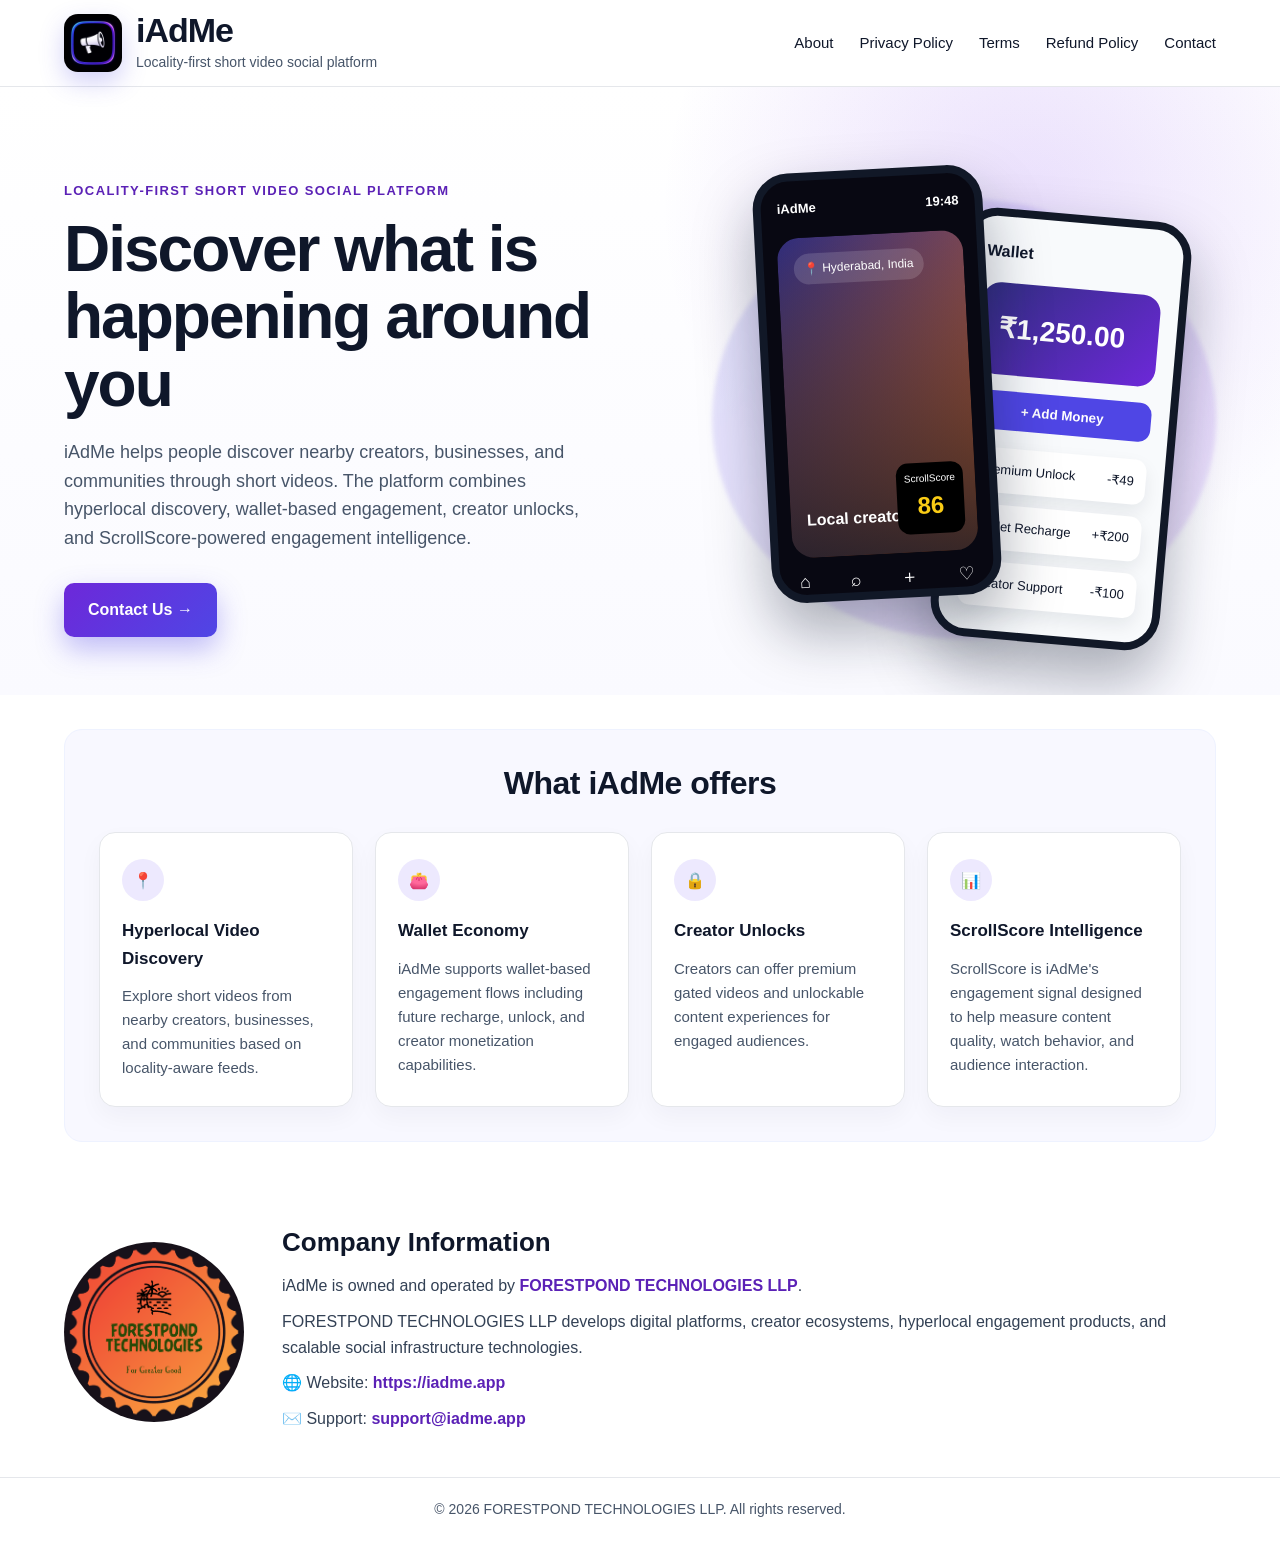
==== index.html @ f34e7fcd "Initial iAdMe website setup" ====
<!DOCTYPE html>
<html lang="en">
<head>
  <meta charset="UTF-8" />
  <meta name="viewport" content="width=device-width, initial-scale=1.0" />

  <title>iAdMe | Locality-first Short Video Social Platform</title>
  <meta
    name="description"
    content="iAdMe is a locality-first short video social platform combining hyperlocal discovery, wallet-based engagement, creator unlocks, and ScrollScore engagement intelligence."
  />

  <link rel="stylesheet" href="styles.css" />
</head>

<body>

  <header class="site-header">
    <div class="container header-container">

      <a class="brand" href="index.html">
        <img src="assets/iadme-logo.png" alt="iAdMe Logo" class="brand-logo" />

        <div>
          <h1>iAdMe</h1>
          <p>Locality-first short video social platform</p>
        </div>
      </a>

      <nav class="nav">
        <a href="about.html">About</a>
        <a href="privacy-policy.html">Privacy Policy</a>
        <a href="terms-and-conditions.html">Terms</a>
        <a href="refund-and-cancellation-policy.html">Refund Policy</a>
        <a href="contact-us.html">Contact</a>
      </nav>

    </div>
  </header>

  <main>

    <section class="hero">
      <div class="container hero-grid">

        <div class="hero-content">
          <p class="eyebrow">Locality-first short video social platform</p>

          <h2>Discover what is happening around you</h2>

          <p class="hero-text">
            iAdMe helps people discover nearby creators, businesses, and
            communities through short videos. The platform combines hyperlocal
            discovery, wallet-based engagement, creator unlocks, and
            ScrollScore-powered engagement intelligence.
          </p>

          <a class="button" href="contact-us.html">Contact Us →</a>
        </div>

        <div class="hero-visual">
          <div class="phone-card phone-card-one">
            <div class="phone-top">
              <span>iAdMe</span>
              <span>19:48</span>
            </div>

            <div class="video-preview">
              <div class="location-pill">📍 Hyderabad, India</div>
              <div class="video-title">Local creator video</div>
              <div class="score">ScrollScore<br><strong>86</strong></div>
            </div>

            <div class="phone-nav">
              <span>⌂</span>
              <span>⌕</span>
              <span>＋</span>
              <span>♡</span>
            </div>
          </div>

          <div class="phone-card phone-card-two">
            <div class="wallet-title">Wallet</div>
            <div class="wallet-balance">₹1,250.00</div>
            <button>+ Add Money</button>

            <div class="wallet-list">
              <p>Premium Unlock <span>-₹49</span></p>
              <p>Wallet Recharge <span>+₹200</span></p>
              <p>Creator Support <span>-₹100</span></p>
            </div>
          </div>
        </div>

      </div>
    </section>

    <section class="features">
      <div class="container">
        <h3>What iAdMe offers</h3>

        <div class="feature-grid">
          <div class="card">
            <div class="icon">📍</div>
            <h4>Hyperlocal Video Discovery</h4>
            <p>
              Explore short videos from nearby creators, businesses, and
              communities based on locality-aware feeds.
            </p>
          </div>

          <div class="card">
            <div class="icon">👛</div>
            <h4>Wallet Economy</h4>
            <p>
              iAdMe supports wallet-based engagement flows including future
              recharge, unlock, and creator monetization capabilities.
            </p>
          </div>

          <div class="card">
            <div class="icon">🔒</div>
            <h4>Creator Unlocks</h4>
            <p>
              Creators can offer premium gated videos and unlockable content
              experiences for engaged audiences.
            </p>
          </div>

          <div class="card">
            <div class="icon">📊</div>
            <h4>ScrollScore Intelligence</h4>
            <p>
              ScrollScore is iAdMe's engagement signal designed to help measure
              content quality, watch behavior, and audience interaction.
            </p>
          </div>
        </div>
      </div>
    </section>

    <section class="company">
      <div class="container company-grid">

        <img
          src="assets/forestpond-logo.png"
          alt="Forestpond Technologies Logo"
          class="company-logo"
        />

        <div>
          <h3>Company Information</h3>

          <p>
            iAdMe is owned and operated by
            <strong>FORESTPOND TECHNOLOGIES LLP</strong>.
          </p>

          <p>
            FORESTPOND TECHNOLOGIES LLP develops digital platforms, creator
            ecosystems, hyperlocal engagement products, and scalable social
            infrastructure technologies.
          </p>

          <p>
            🌐 Website:
            <a href="https://iadme.app">https://iadme.app</a>
          </p>

          <p>
            ✉️ Support:
            <a href="mailto:support@iadme.app">support@iadme.app</a>
          </p>
        </div>

      </div>
    </section>

  </main>

  <footer>
    <div class="container">
      © 2026 FORESTPOND TECHNOLOGIES LLP. All rights reserved.
    </div>
  </footer>

</body>
</html>
---- styles.css ----
* {
  margin: 0;
  padding: 0;
  box-sizing: border-box;
}

html {
  scroll-behavior: smooth;
}

body {
  font-family: Inter, Arial, sans-serif;
  background: #ffffff;
  color: #0f172a;
  line-height: 1.6;
}

a {
  color: inherit;
  text-decoration: none;
}

.container {
  width: min(90%, 1180px);
  margin: 0 auto;
}

.site-header {
  background: rgba(255, 255, 255, 0.96);
  border-bottom: 1px solid #e5e7eb;
  position: sticky;
  top: 0;
  z-index: 50;
  backdrop-filter: blur(12px);
}

.header-container {
  min-height: 86px;
  display: flex;
  align-items: center;
  justify-content: space-between;
  gap: 32px;
}

.brand {
  display: flex;
  align-items: center;
  gap: 14px;
}

.brand-logo {
  width: 58px;
  height: 58px;
  object-fit: cover;
  border-radius: 14px;
  box-shadow: 0 10px 25px rgba(79, 70, 229, 0.25);
}

.brand h1 {
  font-size: 34px;
  line-height: 1;
  letter-spacing: -1px;
}

.brand p {
  font-size: 14px;
  color: #475569;
  margin-top: 4px;
}

.nav {
  display: flex;
  align-items: center;
  gap: 26px;
  font-size: 15px;
  font-weight: 500;
}

.nav a {
  color: #0f172a;
}

.nav a:hover {
  color: #5b21b6;
}

.hero {
  position: relative;
  overflow: hidden;
  padding: 72px 0 36px;
  background:
    radial-gradient(circle at 80% 20%, rgba(124, 58, 237, 0.16), transparent 32%),
    linear-gradient(180deg, #ffffff 0%, #fafaff 100%);
}

.hero-grid {
  display: grid;
  grid-template-columns: 1fr 1fr;
  gap: 64px;
  align-items: center;
}

.eyebrow {
  text-transform: uppercase;
  letter-spacing: 1.4px;
  font-size: 13px;
  font-weight: 800;
  color: #5b21b6;
  margin-bottom: 14px;
}

.hero h2 {
  max-width: 560px;
  font-size: clamp(42px, 5vw, 64px);
  line-height: 1.05;
  letter-spacing: -2px;
  margin-bottom: 20px;
}

.hero-text {
  max-width: 590px;
  font-size: 18px;
  color: #475569;
  margin-bottom: 30px;
}

.button {
  display: inline-flex;
  align-items: center;
  justify-content: center;
  padding: 14px 24px;
  border-radius: 10px;
  background: linear-gradient(135deg, #6d28d9, #4f46e5);
  color: #ffffff;
  font-weight: 700;
  box-shadow: 0 12px 28px rgba(79, 70, 229, 0.35);
}

.hero-visual {
  position: relative;
  height: 500px;
}

.hero-visual::before {
  content: "";
  position: absolute;
  inset: 40px 0 20px 40px;
  background: linear-gradient(135deg, rgba(99, 102, 241, 0.16), rgba(168, 85, 247, 0.16));
  border-radius: 50%;
  filter: blur(2px);
}

.phone-card {
  position: absolute;
  width: 230px;
  height: 430px;
  background: #080812;
  border: 8px solid #111827;
  border-radius: 36px;
  box-shadow: 0 30px 60px rgba(15, 23, 42, 0.35);
  overflow: hidden;
}

.phone-card-one {
  left: 90px;
  top: 10px;
  transform: rotate(-3deg);
  z-index: 2;
}

.phone-card-two {
  right: 40px;
  top: 55px;
  transform: rotate(5deg);
  background: #f8fafc;
  color: #0f172a;
  padding: 22px 18px;
  z-index: 1;
}

.phone-top {
  display: flex;
  justify-content: space-between;
  padding: 18px 16px 8px;
  color: white;
  font-size: 13px;
  font-weight: 700;
}

.video-preview {
  margin: 10px 14px;
  height: 320px;
  border-radius: 22px;
  background:
    linear-gradient(180deg, rgba(15, 23, 42, 0.05), rgba(15, 23, 42, 0.82)),
    linear-gradient(135deg, #312e81, #f97316);
  position: relative;
  padding: 16px;
  color: white;
}

.location-pill {
  font-size: 12px;
  background: rgba(255, 255, 255, 0.14);
  display: inline-block;
  padding: 6px 10px;
  border-radius: 999px;
}

.video-title {
  position: absolute;
  bottom: 24px;
  left: 16px;
  font-weight: 700;
}

.score {
  position: absolute;
  right: 12px;
  bottom: 18px;
  text-align: center;
  background: black;
  border-radius: 12px;
  padding: 8px;
  font-size: 10px;
}

.score strong {
  font-size: 24px;
  color: #facc15;
}

.phone-nav {
  color: white;
  display: flex;
  justify-content: space-around;
  font-size: 18px;
}

.wallet-title {
  font-weight: 800;
  margin-bottom: 18px;
}

.wallet-balance {
  background: linear-gradient(135deg, #312e81, #6d28d9);
  color: white;
  border-radius: 18px;
  padding: 24px 18px;
  font-size: 28px;
  font-weight: 800;
  margin-bottom: 16px;
}

.phone-card-two button {
  width: 100%;
  border: 0;
  padding: 12px;
  border-radius: 12px;
  background: #4f46e5;
  color: white;
  font-weight: 700;
  margin-bottom: 18px;
}

.wallet-list {
  display: grid;
  gap: 12px;
}

.wallet-list p {
  display: flex;
  justify-content: space-between;
  background: white;
  border-radius: 12px;
  padding: 12px;
  font-size: 13px;
  box-shadow: 0 8px 18px rgba(15, 23, 42, 0.08);
}

.features {
  padding: 34px 0 70px;
}

.features .container {
  background: #f8f8ff;
  border-radius: 18px;
  padding: 34px;
  border: 1px solid #eef2ff;
}

.features h3 {
  text-align: center;
  font-size: 32px;
  line-height: 1.2;
  margin-bottom: 30px;
  letter-spacing: -0.5px;
}

.feature-grid {
  display: grid;
  grid-template-columns: repeat(4, 1fr);
  gap: 22px;
}

.card {
  background: #ffffff;
  border: 1px solid #e5e7eb;
  border-radius: 16px;
  padding: 26px 22px;
  min-height: 200px;
  box-shadow: 0 10px 24px rgba(15, 23, 42, 0.04);
}

.icon {
  width: 42px;
  height: 42px;
  background: #ede9fe;
  color: #5b21b6;
  border-radius: 50%;
  display: grid;
  place-items: center;
  margin-bottom: 16px;
}

.card h4 {
  font-size: 17px;
  margin-bottom: 12px;
}

.card p {
  font-size: 15px;
  color: #475569;
}

.company {
  padding: 10px 0 36px;
}

.company-grid {
  display: grid;
  grid-template-columns: 180px 1fr;
  gap: 38px;
  align-items: center;
}

.company-logo {
  width: 180px;
  height: 180px;
  object-fit: cover;
  border-radius: 50%;
}

.company h3 {
  font-size: 26px;
  margin-bottom: 10px;
}

.company p {
  margin-bottom: 10px;
  color: #334155;
}

.company strong,
.company a {
  color: #5b21b6;
  font-weight: 800;
}

footer {
  border-top: 1px solid #e5e7eb;
  padding: 20px 0;
  text-align: center;
  color: #475569;
  font-size: 14px;
}

@media (max-width: 980px) {
  .header-container {
    flex-direction: column;
    padding: 18px 0;
  }

  .nav {
    flex-wrap: wrap;
    justify-content: center;
    gap: 14px;
  }

  .hero-grid {
    grid-template-columns: 1fr;
  }

  .hero-visual {
    display: none;
  }

  .feature-grid {
    grid-template-columns: 1fr 1fr;
  }

  .company-grid {
    grid-template-columns: 1fr;
    text-align: center;
  }

  .company-logo {
    margin: 0 auto;
  }
}

@media (max-width: 640px) {
  .brand h1 {
    font-size: 28px;
  }

  .brand-logo {
    width: 52px;
    height: 52px;
  }

  .hero {
    padding-top: 48px;
  }

  .hero h2 {
    font-size: 40px;
  }

  .feature-grid {
    grid-template-columns: 1fr;
  }

  .features .container {
    padding: 24px;
  }
}


.page {
  padding: 60px 0;
  background: #f8fafc;
}

.page-card {
  background: white;
  border: 1px solid #e5e7eb;
  border-radius: 18px;
  padding: 42px;
  box-shadow: 0 12px 28px rgba(15, 23, 42, 0.04);
}

.page-card h2 {
  font-size: 38px;
  margin-bottom: 20px;
}

.page-card h3 {
  font-size: 24px;
  margin-top: 30px;
  margin-bottom: 10px;
}

.page-card p {
  margin-bottom: 14px;
  color: #334155;
}

.page-card a,
.page-card strong {
  color: #5b21b6;
  font-weight: 800;
}

.contact-grid {
  margin-top: 30px;
  display: grid;
  grid-template-columns: 1fr 1fr;
  gap: 24px;
}

.contact-box {
  background: #f8fafc;
  border: 1px solid #e5e7eb;
  border-radius: 16px;
  padding: 24px;
}

.contact-box h3 {
  margin-bottom: 16px;
}

.contact-box p {
  margin-bottom: 18px;
}

@media (max-width: 768px) {
  .contact-grid {
    grid-template-columns: 1fr;
  }
}
.policy-list {
  margin: 16px 0 24px 22px;
  color: #334155;
}

.policy-list li {
  margin-bottom: 10px;
}
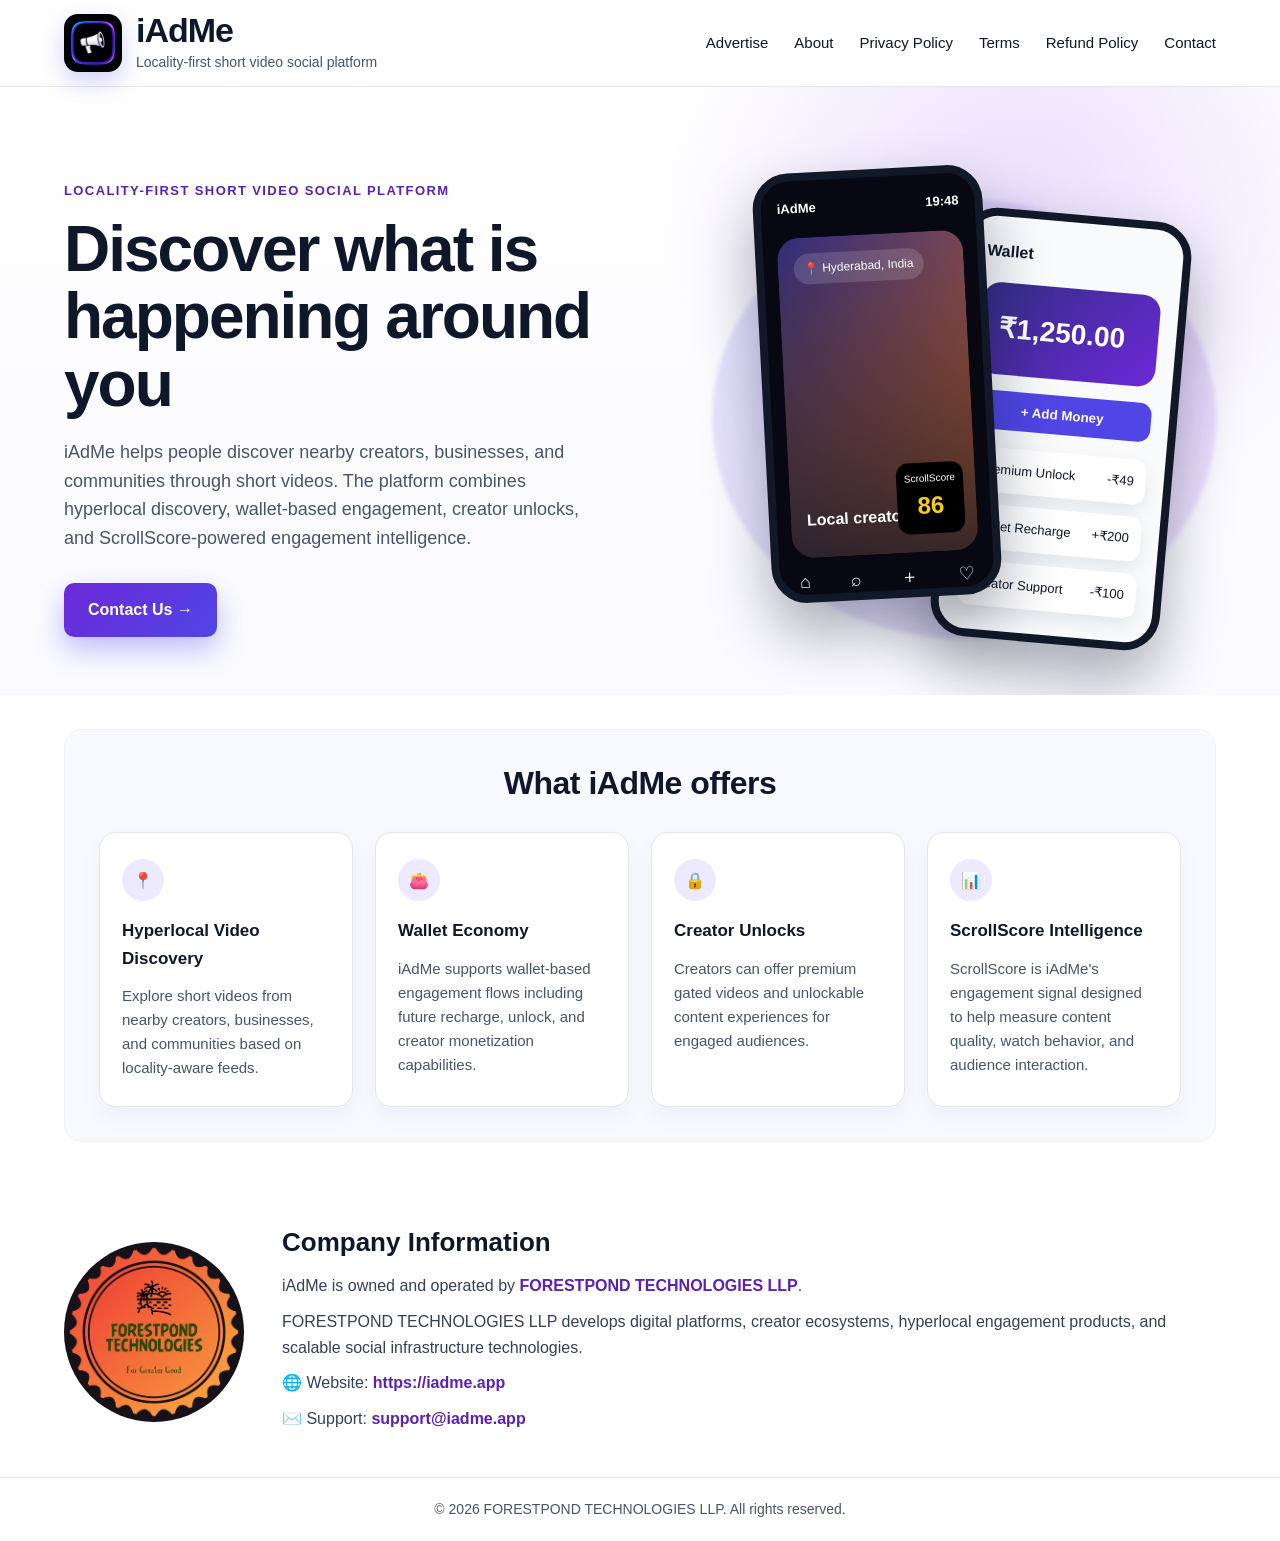
==== commit 869bd5bf: "Add staging advertiser portal and ads admin console" ====
--- a/index.html
+++ b/index.html
@@ -5,6 +5,11 @@
   <meta name="viewport" content="width=device-width, initial-scale=1.0" />
 
   <title>iAdMe | Locality-first Short Video Social Platform</title>
+<link rel="icon" href="/favicon.ico" />
+
+<link rel="shortcut icon" href="/favicon.ico" />
+
+<link rel="apple-touch-icon" href="/favicon.png" />
   <meta
     name="description"
     content="iAdMe is a locality-first short video social platform combining hyperlocal discovery, wallet-based engagement, creator unlocks, and ScrollScore engagement intelligence."
@@ -28,6 +33,7 @@
       </a>
 
       <nav class="nav">
+        <a href="advertise.html">Advertise</a>
         <a href="about.html">About</a>
         <a href="privacy-policy.html">Privacy Policy</a>
         <a href="terms-and-conditions.html">Terms</a>
@@ -185,4 +191,4 @@
   </footer>
 
 </body>
-</html>+</html>
--- a/styles.css
+++ b/styles.css
@@ -506,4 +506,700 @@
 
 .policy-list li {
   margin-bottom: 10px;
-}+}
+
+
+.share-page {
+  min-height: 100vh;
+  display: grid;
+  place-items: center;
+  padding: 34px 16px;
+  background:
+    radial-gradient(circle at 80% 10%, rgba(249, 115, 22, 0.18), transparent 34%),
+    radial-gradient(circle at 12% 20%, rgba(109, 40, 217, 0.18), transparent 32%),
+    linear-gradient(180deg, #070713 0%, #111827 100%);
+}
+
+.share-card {
+  width: min(100%, 430px);
+  overflow: hidden;
+  border-radius: 30px;
+  background: rgba(255, 255, 255, 0.96);
+  border: 1px solid rgba(255, 255, 255, 0.34);
+  box-shadow: 0 34px 80px rgba(0, 0, 0, 0.42);
+}
+
+.share-card-error {
+  padding: 34px 28px;
+  text-align: center;
+}
+
+.share-brand-row {
+  display: flex;
+  align-items: center;
+  gap: 12px;
+  padding: 18px 18px 14px;
+}
+
+.share-logo {
+  width: 46px;
+  height: 46px;
+  object-fit: cover;
+  border-radius: 13px;
+  box-shadow: 0 10px 24px rgba(79, 70, 229, 0.26);
+}
+
+.share-brand-title {
+  font-size: 22px;
+  line-height: 1;
+  font-weight: 900;
+  letter-spacing: -0.7px;
+  color: #0f172a;
+}
+
+.share-brand-subtitle {
+  margin-top: 4px;
+  color: #64748b;
+  font-size: 12px;
+  font-weight: 700;
+}
+
+.share-thumbnail-wrap {
+  position: relative;
+  margin: 0 18px;
+  overflow: hidden;
+  border-radius: 24px;
+  background: linear-gradient(135deg, #111827, #312e81, #f97316);
+  aspect-ratio: 9 / 14;
+  max-height: 560px;
+}
+
+.share-thumbnail {
+  width: 100%;
+  height: 100%;
+  display: block;
+  object-fit: cover;
+}
+
+.share-thumbnail-wrap::after {
+  content: "";
+  position: absolute;
+  inset: 0;
+  background: linear-gradient(180deg, transparent 42%, rgba(0, 0, 0, 0.58) 100%);
+  pointer-events: none;
+}
+
+.share-play-badge {
+  position: absolute;
+  left: 50%;
+  top: 50%;
+  z-index: 2;
+  transform: translate(-50%, -50%);
+  width: 62px;
+  height: 62px;
+  display: grid;
+  place-items: center;
+  border-radius: 50%;
+  background: rgba(255, 255, 255, 0.92);
+  color: #111827;
+  font-size: 25px;
+  box-shadow: 0 14px 34px rgba(0, 0, 0, 0.28);
+}
+
+.share-content {
+  padding: 18px 20px 22px;
+}
+
+.share-content .eyebrow {
+  margin-bottom: 8px;
+  color: #f97316;
+  font-size: 11px;
+  letter-spacing: 1.1px;
+}
+
+.share-content h1,
+.share-card-error h1 {
+  font-size: 28px;
+  line-height: 1.05;
+  letter-spacing: -1px;
+  margin-bottom: 10px;
+  color: #0f172a;
+}
+
+.share-description {
+  color: #475569;
+  font-size: 14px;
+  margin-bottom: 12px;
+}
+
+.share-creator {
+  color: #334155;
+  font-size: 14px;
+  margin-bottom: 14px;
+}
+
+.share-creator strong {
+  color: #5b21b6;
+  font-weight: 900;
+}
+
+.share-stats {
+  display: flex;
+  flex-wrap: wrap;
+  gap: 8px;
+  margin: 14px 0 18px;
+}
+
+.share-stats span {
+  padding: 7px 10px;
+  border-radius: 999px;
+  background: #f1f5f9;
+  color: #334155;
+  font-size: 12px;
+  font-weight: 800;
+}
+
+.share-open-button {
+  width: 100%;
+  min-height: 48px;
+  border-radius: 16px;
+  background: linear-gradient(135deg, #f97316, #6d28d9);
+  box-shadow: 0 16px 30px rgba(249, 115, 22, 0.28);
+}
+
+.share-help-text {
+  margin-top: 12px;
+  color: #64748b;
+  font-size: 12px;
+  text-align: center;
+}
+
+.share-card-error p {
+  color: #475569;
+  margin: 12px 0 20px;
+}
+
+@media (max-width: 480px) {
+  .share-page {
+    padding: 18px 12px;
+    align-items: start;
+  }
+
+  .share-card {
+    border-radius: 24px;
+  }
+
+  .share-thumbnail-wrap {
+    position: relative;
+    display: block;
+  }
+
+  .share-content {
+    padding: 16px 16px 20px;
+  }
+
+  .share-content h1,
+  .share-card-error h1 {
+    font-size: 24px;
+  }
+}
+
+.hidden {
+  display: none !important;
+}
+
+.advertiser-page {
+  background: #f5f2ec;
+  color: #121212;
+}
+
+.advertiser-header {
+  background: rgba(250, 248, 244, 0.94);
+  border-bottom-color: rgba(18, 18, 18, 0.08);
+}
+
+.ads-hero {
+  min-height: 670px;
+  display: flex;
+  align-items: center;
+  background: linear-gradient(135deg, #071821, #15211f 58%, #3f2f1e);
+  color: #fffaf2;
+  overflow: hidden;
+}
+
+.ads-hero-grid {
+  display: grid;
+  grid-template-columns: minmax(0, 1.05fr) minmax(360px, 0.75fr);
+  gap: 56px;
+  align-items: center;
+}
+
+.ads-hero-copy h2 {
+  max-width: 720px;
+  font-size: clamp(48px, 7vw, 82px);
+  line-height: 0.98;
+  letter-spacing: 0;
+  margin-bottom: 24px;
+}
+
+.ads-hero-copy p:not(.eyebrow) {
+  max-width: 640px;
+  color: rgba(255, 250, 242, 0.78);
+  font-size: 19px;
+}
+
+.ads-hero-actions {
+  display: flex;
+  flex-wrap: wrap;
+  gap: 14px;
+  margin-top: 32px;
+}
+
+.ads-secondary-button {
+  background: rgba(255, 255, 255, 0.12);
+  color: inherit;
+  border: 1px solid rgba(255, 255, 255, 0.22);
+  box-shadow: none;
+}
+
+.ads-hero-panel {
+  display: flex;
+  justify-content: center;
+}
+
+.ads-phone-preview {
+  width: min(100%, 390px);
+  min-height: 560px;
+  border: 1px solid rgba(255, 255, 255, 0.18);
+  border-radius: 30px;
+  padding: 20px;
+  background: rgba(255, 255, 255, 0.1);
+  box-shadow: 0 28px 80px rgba(0, 0, 0, 0.38);
+  backdrop-filter: blur(18px);
+}
+
+.ads-phone-top,
+.ads-metrics-strip {
+  display: flex;
+  justify-content: space-between;
+  gap: 10px;
+  font-size: 13px;
+  color: rgba(255, 250, 242, 0.8);
+}
+
+.ads-video-stage {
+  min-height: 405px;
+  margin: 18px 0;
+  border-radius: 24px;
+  padding: 24px;
+  display: flex;
+  flex-direction: column;
+  justify-content: flex-end;
+  background:
+    linear-gradient(180deg, rgba(8, 13, 18, 0.08), rgba(8, 13, 18, 0.88)),
+    linear-gradient(135deg, #0f766e, #be8b3b 55%, #3f2f1e);
+}
+
+.ads-video-stage strong {
+  font-size: 30px;
+  line-height: 1.08;
+  margin: 18px 0 10px;
+}
+
+.ads-video-stage p {
+  color: rgba(255, 250, 242, 0.76);
+}
+
+.ads-badge {
+  align-self: flex-start;
+  padding: 8px 11px;
+  border-radius: 999px;
+  background: rgba(255, 255, 255, 0.14);
+  color: #fffaf2;
+  font-size: 12px;
+  font-weight: 800;
+}
+
+.ads-metrics-strip span {
+  display: grid;
+  gap: 2px;
+}
+
+.ads-metrics-strip strong {
+  color: #fffaf2;
+  font-size: 20px;
+}
+
+.ads-trust-band {
+  background: #fffaf2;
+  border-bottom: 1px solid rgba(18, 18, 18, 0.08);
+}
+
+.ads-trust-grid {
+  display: grid;
+  grid-template-columns: repeat(4, 1fr);
+  gap: 20px;
+  padding: 26px 0;
+}
+
+.ads-trust-grid div {
+  display: grid;
+  gap: 4px;
+}
+
+.ads-trust-grid strong {
+  font-size: 16px;
+}
+
+.ads-trust-grid span,
+.ads-muted {
+  color: #647067;
+  font-size: 14px;
+}
+
+.ads-section {
+  padding: 72px 0;
+}
+
+.ads-section-heading {
+  max-width: 700px;
+  margin-bottom: 28px;
+}
+
+.ads-section-heading h3,
+.ads-dashboard-shell h3 {
+  font-size: clamp(30px, 4vw, 48px);
+  line-height: 1.05;
+  margin-bottom: 12px;
+}
+
+.ads-section-heading p {
+  color: #647067;
+  font-size: 17px;
+}
+
+.ads-package-grid {
+  display: grid;
+  grid-template-columns: repeat(3, 1fr);
+  gap: 18px;
+}
+
+.ads-package-card,
+.ads-panel,
+.ads-auth-panel {
+  background: rgba(255, 250, 242, 0.92);
+  border: 1px solid rgba(18, 18, 18, 0.08);
+  border-radius: 8px;
+  box-shadow: 0 16px 44px rgba(31, 41, 35, 0.1);
+}
+
+.ads-package-card {
+  padding: 26px;
+  display: grid;
+  gap: 15px;
+}
+
+.ads-package-card > span,
+.ads-status {
+  width: fit-content;
+  padding: 5px 9px;
+  border-radius: 999px;
+  background: #e7efe9;
+  color: #0f766e;
+  font-size: 12px;
+  font-weight: 800;
+  text-transform: uppercase;
+}
+
+.ads-package-card h4 {
+  font-size: 24px;
+}
+
+.ads-package-card strong {
+  font-size: 34px;
+  line-height: 1;
+}
+
+.ads-package-card p,
+.ads-package-card dd,
+.ads-package-card dt {
+  color: #647067;
+}
+
+.ads-package-card dl {
+  display: grid;
+  gap: 10px;
+}
+
+.ads-dashboard-section {
+  background: linear-gradient(180deg, #f5f2ec, #ebe4d8);
+}
+
+.ads-dashboard-shell {
+  display: grid;
+  grid-template-columns: 340px minmax(0, 1fr);
+  gap: 22px;
+  align-items: start;
+}
+
+.ads-auth-panel,
+.ads-panel {
+  padding: 24px;
+}
+
+.ads-auth-panel {
+  position: sticky;
+  top: 104px;
+}
+
+.ads-env-row,
+.ads-two-col {
+  display: grid;
+  grid-template-columns: 1fr 1fr;
+  gap: 12px;
+}
+
+.ads-form {
+  display: grid;
+  gap: 14px;
+}
+
+.ads-form label {
+  display: grid;
+  gap: 7px;
+  font-weight: 800;
+  color: #1c211d;
+}
+
+.ads-form input,
+.ads-form select,
+.ads-form textarea {
+  width: 100%;
+  padding: 12px 13px;
+  border: 1px solid rgba(18, 18, 18, 0.13);
+  border-radius: 8px;
+  background: #ffffff;
+  color: #121212;
+  font: inherit;
+}
+
+.ads-form textarea {
+  resize: vertical;
+}
+
+.ads-tabs {
+  display: grid;
+  grid-template-columns: 1fr 1fr;
+  gap: 8px;
+  margin: 20px 0 14px;
+}
+
+.ads-tabs button,
+.ads-link-button {
+  border: 0;
+  border-radius: 8px;
+  padding: 11px 12px;
+  background: rgba(18, 18, 18, 0.06);
+  color: #121212;
+  font-weight: 800;
+  cursor: pointer;
+}
+
+.ads-tabs button.active {
+  background: #121212;
+  color: #fffaf2;
+}
+
+.ads-checkbox {
+  grid-template-columns: auto 1fr;
+  align-items: start;
+  font-weight: 600 !important;
+}
+
+.ads-checkbox input {
+  width: auto;
+  margin-top: 4px;
+}
+
+.ads-session-row {
+  display: flex;
+  align-items: center;
+  justify-content: space-between;
+  gap: 12px;
+  margin-top: 16px;
+  padding-top: 16px;
+  border-top: 1px solid rgba(18, 18, 18, 0.08);
+  font-size: 14px;
+}
+
+.ads-workspace {
+  display: grid;
+  gap: 18px;
+}
+
+.ads-workspace-header,
+.ads-table-header {
+  display: flex;
+  align-items: center;
+  justify-content: space-between;
+  gap: 16px;
+}
+
+.ads-step-grid {
+  display: grid;
+  grid-template-columns: repeat(3, minmax(0, 1fr));
+  gap: 18px;
+}
+
+.ads-step-number {
+  width: 34px;
+  height: 34px;
+  display: inline-grid;
+  place-items: center;
+  border-radius: 50%;
+  background: #121212;
+  color: #fffaf2;
+  font-weight: 900;
+}
+
+.ads-panel h4 {
+  font-size: 21px;
+}
+
+.ads-campaign-list {
+  display: grid;
+  gap: 14px;
+}
+
+.ads-campaign-card {
+  display: grid;
+  grid-template-columns: minmax(210px, 1fr) minmax(240px, 0.8fr);
+  gap: 18px;
+  padding: 18px;
+  border: 1px solid rgba(18, 18, 18, 0.08);
+  border-radius: 8px;
+  background: #ffffff;
+}
+
+.ads-campaign-main h5 {
+  font-size: 20px;
+  margin: 10px 0 4px;
+}
+
+.ads-campaign-main p,
+.ads-campaign-main small,
+.ads-creative-list small,
+.ads-empty-state span {
+  color: #647067;
+}
+
+.ads-campaign-metrics {
+  display: grid;
+  grid-template-columns: repeat(3, 1fr);
+  gap: 10px;
+}
+
+.ads-campaign-metrics div {
+  padding: 14px;
+  border-radius: 8px;
+  background: #f5f2ec;
+}
+
+.ads-campaign-metrics strong {
+  display: block;
+  font-size: 24px;
+}
+
+.ads-campaign-metrics span {
+  color: #647067;
+  font-size: 12px;
+}
+
+.ads-creative-list {
+  grid-column: 1 / -1;
+  display: grid;
+  gap: 8px;
+}
+
+.ads-creative-list div {
+  display: grid;
+  gap: 4px;
+  padding: 12px;
+  border-radius: 8px;
+  background: #f8f7f3;
+}
+
+.ads-status-active,
+.ads-status-approved {
+  background: #dcfce7;
+  color: #166534;
+}
+
+.ads-status-pending_review,
+.ads-status-draft {
+  background: #fef3c7;
+  color: #92400e;
+}
+
+.ads-status-rejected,
+.ads-status-paused {
+  background: #fee2e2;
+  color: #991b1b;
+}
+
+.ads-output {
+  min-height: 96px;
+  white-space: pre-wrap;
+  overflow: auto;
+  padding: 14px;
+  border-radius: 8px;
+  background: #111827;
+  color: #d1fae5;
+}
+
+.ads-empty-state {
+  display: grid;
+  gap: 4px;
+  padding: 18px;
+  border-radius: 8px;
+  background: #ffffff;
+  border: 1px dashed rgba(18, 18, 18, 0.18);
+}
+
+@media (max-width: 980px) {
+  .ads-hero-grid,
+  .ads-dashboard-shell,
+  .ads-step-grid,
+  .ads-package-grid,
+  .ads-trust-grid {
+    grid-template-columns: 1fr;
+  }
+
+  .ads-auth-panel {
+    position: static;
+  }
+
+  .ads-campaign-card {
+    grid-template-columns: 1fr;
+  }
+}
+
+@media (max-width: 640px) {
+  .ads-hero {
+    min-height: auto;
+    padding: 64px 0;
+  }
+
+  .ads-hero-actions,
+  .ads-workspace-header,
+  .ads-table-header {
+    align-items: stretch;
+    flex-direction: column;
+  }
+
+  .ads-env-row,
+  .ads-two-col,
+  .ads-campaign-metrics {
+    grid-template-columns: 1fr;
+  }
+}
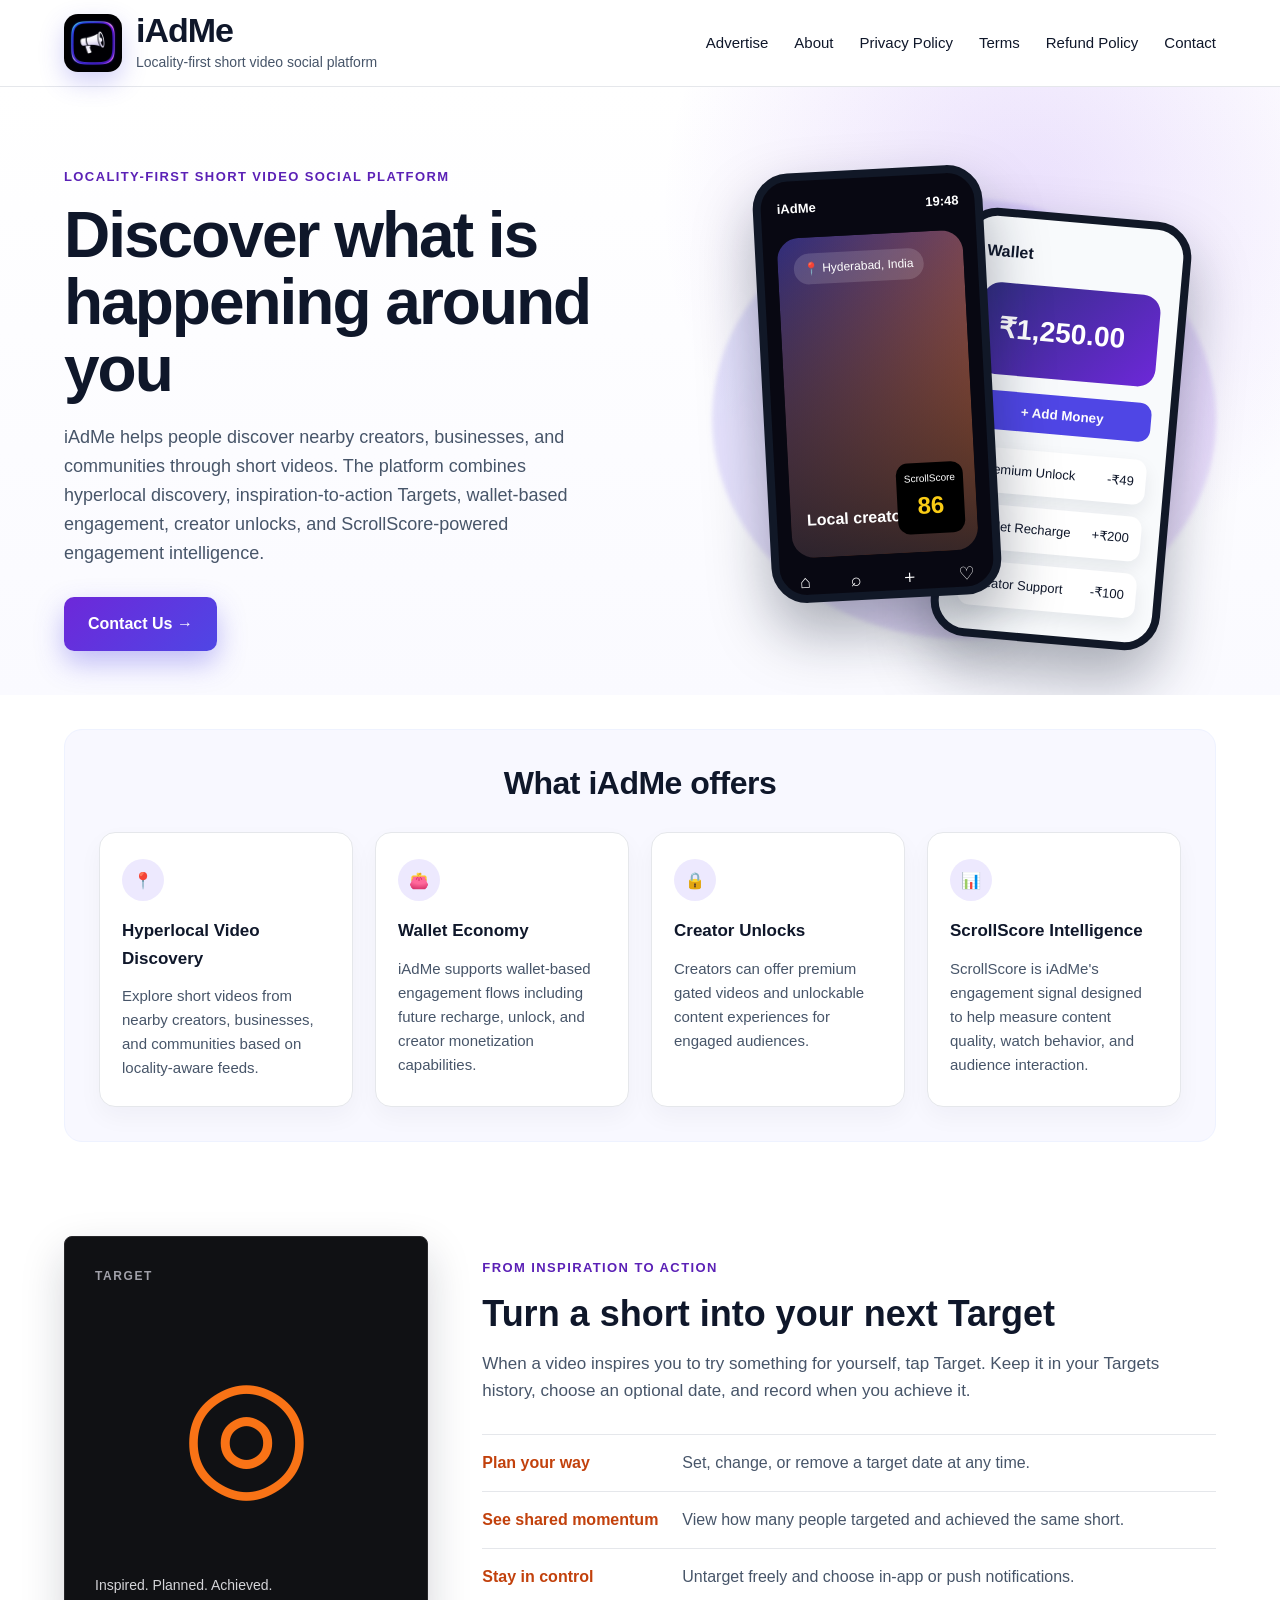
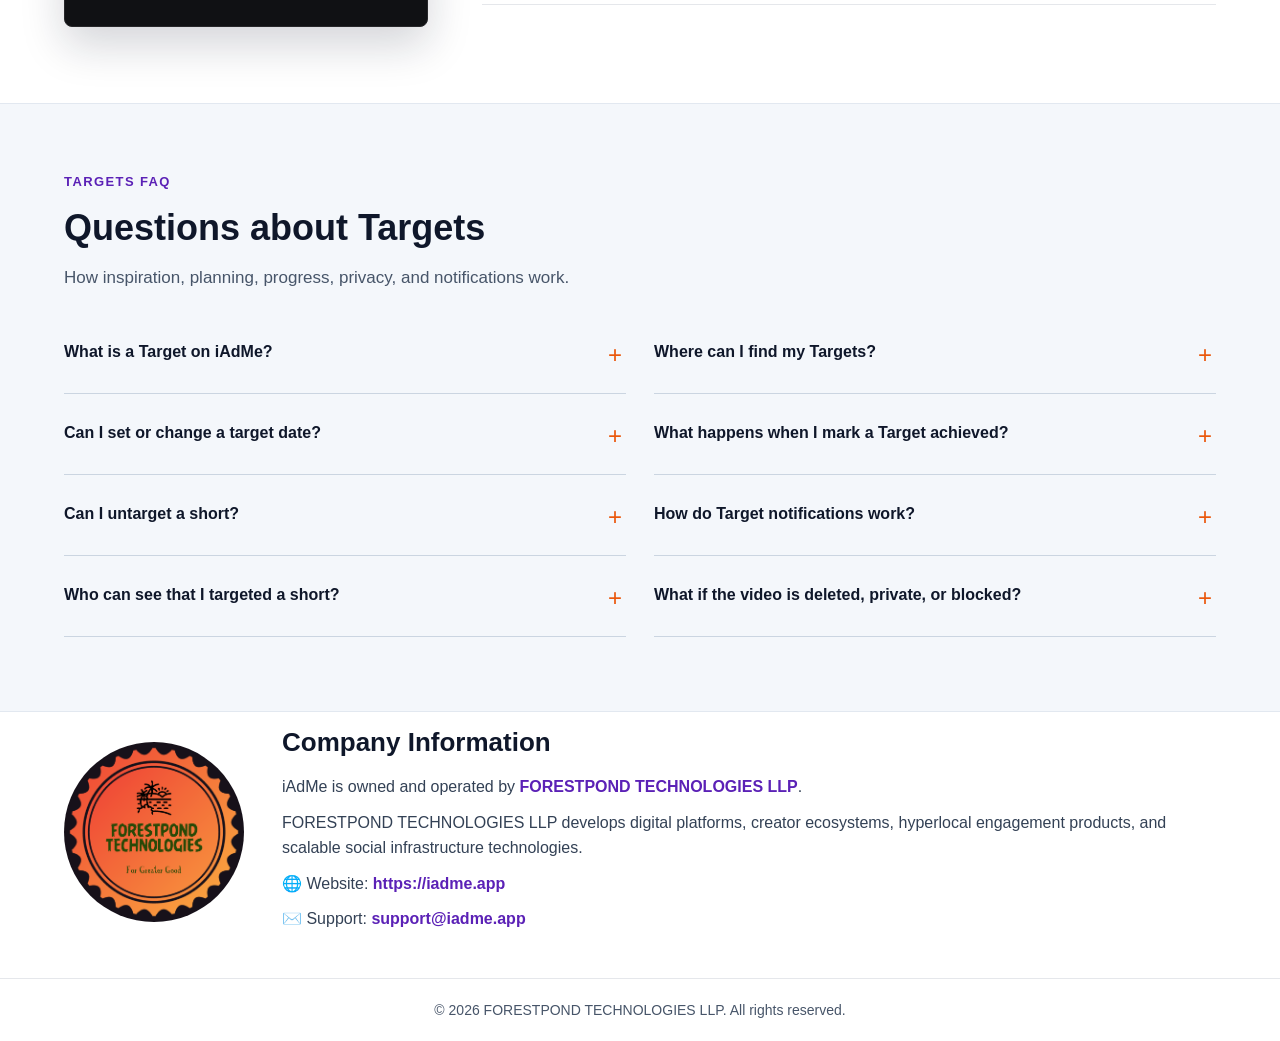
==== commit 9d0e7342: "feat(targets): add Targets dashboard and public feature content" ====
--- a/index.html
+++ b/index.html
@@ -12,7 +12,7 @@
 <link rel="apple-touch-icon" href="/favicon.png" />
   <meta
     name="description"
-    content="iAdMe is a locality-first short video social platform combining hyperlocal discovery, wallet-based engagement, creator unlocks, and ScrollScore engagement intelligence."
+    content="iAdMe is a locality-first short video social platform combining hyperlocal discovery, inspiration-to-action Targets, wallet-based engagement, creator unlocks, and ScrollScore intelligence."
   />
 
   <link rel="stylesheet" href="styles.css" />
@@ -57,8 +57,8 @@
           <p class="hero-text">
             iAdMe helps people discover nearby creators, businesses, and
             communities through short videos. The platform combines hyperlocal
-            discovery, wallet-based engagement, creator unlocks, and
-            ScrollScore-powered engagement intelligence.
+            discovery, inspiration-to-action Targets, wallet-based engagement,
+            creator unlocks, and ScrollScore-powered engagement intelligence.
           </p>
 
           <a class="button" href="contact-us.html">Contact Us →</a>
@@ -145,6 +145,127 @@
       </div>
     </section>
 
+    <section class="targets-feature" id="targets">
+      <div class="container targets-layout">
+        <div class="target-stage" aria-hidden="true">
+          <span class="target-stage-label">TARGET</span>
+          <span class="target-stage-mark">&#9678;</span>
+          <span class="target-stage-state">Inspired. Planned. Achieved.</span>
+        </div>
+
+        <div class="targets-copy">
+          <p class="eyebrow">From inspiration to action</p>
+          <h3>Turn a short into your next Target</h3>
+          <p>
+            When a video inspires you to try something for yourself, tap
+            Target. Keep it in your Targets history, choose an optional date,
+            and record when you achieve it.
+          </p>
+
+          <div class="target-points">
+            <div>
+              <strong>Plan your way</strong>
+              <span>Set, change, or remove a target date at any time.</span>
+            </div>
+            <div>
+              <strong>See shared momentum</strong>
+              <span>View how many people targeted and achieved the same short.</span>
+            </div>
+            <div>
+              <strong>Stay in control</strong>
+              <span>Untarget freely and choose in-app or push notifications.</span>
+            </div>
+          </div>
+        </div>
+      </div>
+    </section>
+
+    <section class="faq-section" id="faqs">
+      <div class="container">
+        <div class="section-heading">
+          <p class="eyebrow">Targets FAQ</p>
+          <h3>Questions about Targets</h3>
+          <p>How inspiration, planning, progress, privacy, and notifications work.</p>
+        </div>
+
+        <div class="faq-grid">
+          <details>
+            <summary>What is a Target on iAdMe?</summary>
+            <p>
+              A Target is a short that inspires you to do, learn, visit, make,
+              or achieve something. Targeting saves that intention to your
+              profile so you can return to it and track progress.
+            </p>
+          </details>
+
+          <details>
+            <summary>Where can I find my Targets?</summary>
+            <p>
+              Open Profile, choose History, then Targets. This dedicated view
+              shows your targeted shorts, planned dates, completion status,
+              and community progress.
+            </p>
+          </details>
+
+          <details>
+            <summary>Can I set or change a target date?</summary>
+            <p>
+              Yes. Dates are optional and can be set, changed, or removed from
+              the Targets view. Your chosen date is personal planning data and
+              is not shown in the public targeter list.
+            </p>
+          </details>
+
+          <details>
+            <summary>What happens when I mark a Target achieved?</summary>
+            <p>
+              iAdMe keeps your planned date and records the actual completion
+              time. The short's achieved count updates so the community can see
+              shared progress without seeing your personal date.
+            </p>
+          </details>
+
+          <details>
+            <summary>Can I untarget a short?</summary>
+            <p>
+              Yes. Tap the active Target action again to remove it. Untargeting
+              clears your planned date and completion state and stops future
+              Target updates for that short.
+            </p>
+          </details>
+
+          <details>
+            <summary>How do Target notifications work?</summary>
+            <p>
+              Target updates are consolidated into periodic milestone
+              notifications instead of being sent for every interaction. You
+              can independently control in-app and push updates in Notification
+              Preferences.
+            </p>
+          </details>
+
+          <details>
+            <summary>Who can see that I targeted a short?</summary>
+            <p>
+              Your profile may appear in that short's targeter or achieved
+              participant list. Your target date remains private, and active
+              blocking relationships hide profiles from one another.
+            </p>
+          </details>
+
+          <details>
+            <summary>What if the video is deleted, private, or blocked?</summary>
+            <p>
+              Deleted and unavailable shorts disappear from Targets and stop
+              generating updates. Blocking in either direction also hides the
+              short and participant identities. A preserved Target can return
+              if a temporary block is removed or the short becomes public again.
+            </p>
+          </details>
+        </div>
+      </div>
+    </section>
+
     <section class="company">
       <div class="container company-grid">
 
--- a/styles.css
+++ b/styles.css
@@ -333,6 +333,150 @@
   color: #475569;
 }
 
+.targets-feature {
+  padding: 24px 0 76px;
+}
+
+.targets-layout {
+  display: grid;
+  grid-template-columns: minmax(260px, 0.72fr) minmax(0, 1.45fr);
+  gap: 54px;
+  align-items: stretch;
+}
+
+.target-stage {
+  min-height: 330px;
+  padding: 30px;
+  border-radius: 8px;
+  background: #101114;
+  color: #ffffff;
+  border: 1px solid #27272a;
+  display: grid;
+  grid-template-rows: auto 1fr auto;
+  align-items: center;
+  box-shadow: 0 18px 44px rgba(15, 23, 42, 0.18);
+}
+
+.target-stage-label {
+  font-size: 12px;
+  font-weight: 800;
+  color: #a1a1aa;
+  letter-spacing: 1.6px;
+}
+
+.target-stage-mark {
+  justify-self: center;
+  font-size: 150px;
+  line-height: 1;
+  color: #f97316;
+}
+
+.target-stage-state {
+  font-size: 14px;
+  color: #d4d4d8;
+}
+
+.targets-copy {
+  padding: 22px 0;
+  align-self: center;
+}
+
+.targets-copy h3,
+.section-heading h3 {
+  font-size: 36px;
+  line-height: 1.15;
+  margin-bottom: 16px;
+}
+
+.targets-copy > p:not(.eyebrow) {
+  max-width: 720px;
+  font-size: 17px;
+  color: #475569;
+}
+
+.target-points {
+  margin-top: 30px;
+  border-top: 1px solid #e5e7eb;
+}
+
+.target-points > div {
+  display: grid;
+  grid-template-columns: 180px 1fr;
+  gap: 20px;
+  padding: 15px 0;
+  border-bottom: 1px solid #e5e7eb;
+}
+
+.target-points strong {
+  color: #c2410c;
+}
+
+.target-points span {
+  color: #475569;
+}
+
+.faq-section {
+  padding: 68px 0 74px;
+  background: #f4f7fb;
+  border-top: 1px solid #e2e8f0;
+  border-bottom: 1px solid #e2e8f0;
+}
+
+.section-heading {
+  max-width: 680px;
+  margin-bottom: 34px;
+}
+
+.section-heading > p:not(.eyebrow) {
+  color: #475569;
+  font-size: 17px;
+}
+
+.faq-grid {
+  display: grid;
+  grid-template-columns: 1fr 1fr;
+  gap: 12px 28px;
+}
+
+.faq-grid details {
+  border-bottom: 1px solid #cbd5e1;
+  padding: 0 0 14px;
+}
+
+.faq-grid summary {
+  cursor: pointer;
+  min-height: 54px;
+  padding: 14px 36px 10px 0;
+  position: relative;
+  list-style: none;
+  font-weight: 800;
+  color: #0f172a;
+}
+
+.faq-grid summary::-webkit-details-marker {
+  display: none;
+}
+
+.faq-grid summary::after {
+  content: "+";
+  position: absolute;
+  right: 4px;
+  top: 11px;
+  color: #ea580c;
+  font-size: 24px;
+  font-weight: 500;
+}
+
+.faq-grid details[open] summary::after {
+  content: "\2212";
+}
+
+.faq-grid details p {
+  padding: 0 32px 6px 0;
+  color: #475569;
+  font-size: 15px;
+}
+
 .company {
   padding: 10px 0 36px;
 }
@@ -399,6 +543,14 @@
     grid-template-columns: 1fr 1fr;
   }
 
+  .targets-layout {
+    grid-template-columns: 1fr;
+  }
+
+  .target-stage {
+    min-height: 280px;
+  }
+
   .company-grid {
     grid-template-columns: 1fr;
     text-align: center;
@@ -429,6 +581,25 @@
 
   .feature-grid {
     grid-template-columns: 1fr;
+  }
+
+  .targets-layout,
+  .faq-grid {
+    grid-template-columns: 1fr;
+  }
+
+  .targets-copy h3,
+  .section-heading h3 {
+    font-size: 30px;
+  }
+
+  .target-stage-mark {
+    font-size: 120px;
+  }
+
+  .target-points > div {
+    grid-template-columns: 1fr;
+    gap: 4px;
   }
 
   .features .container {
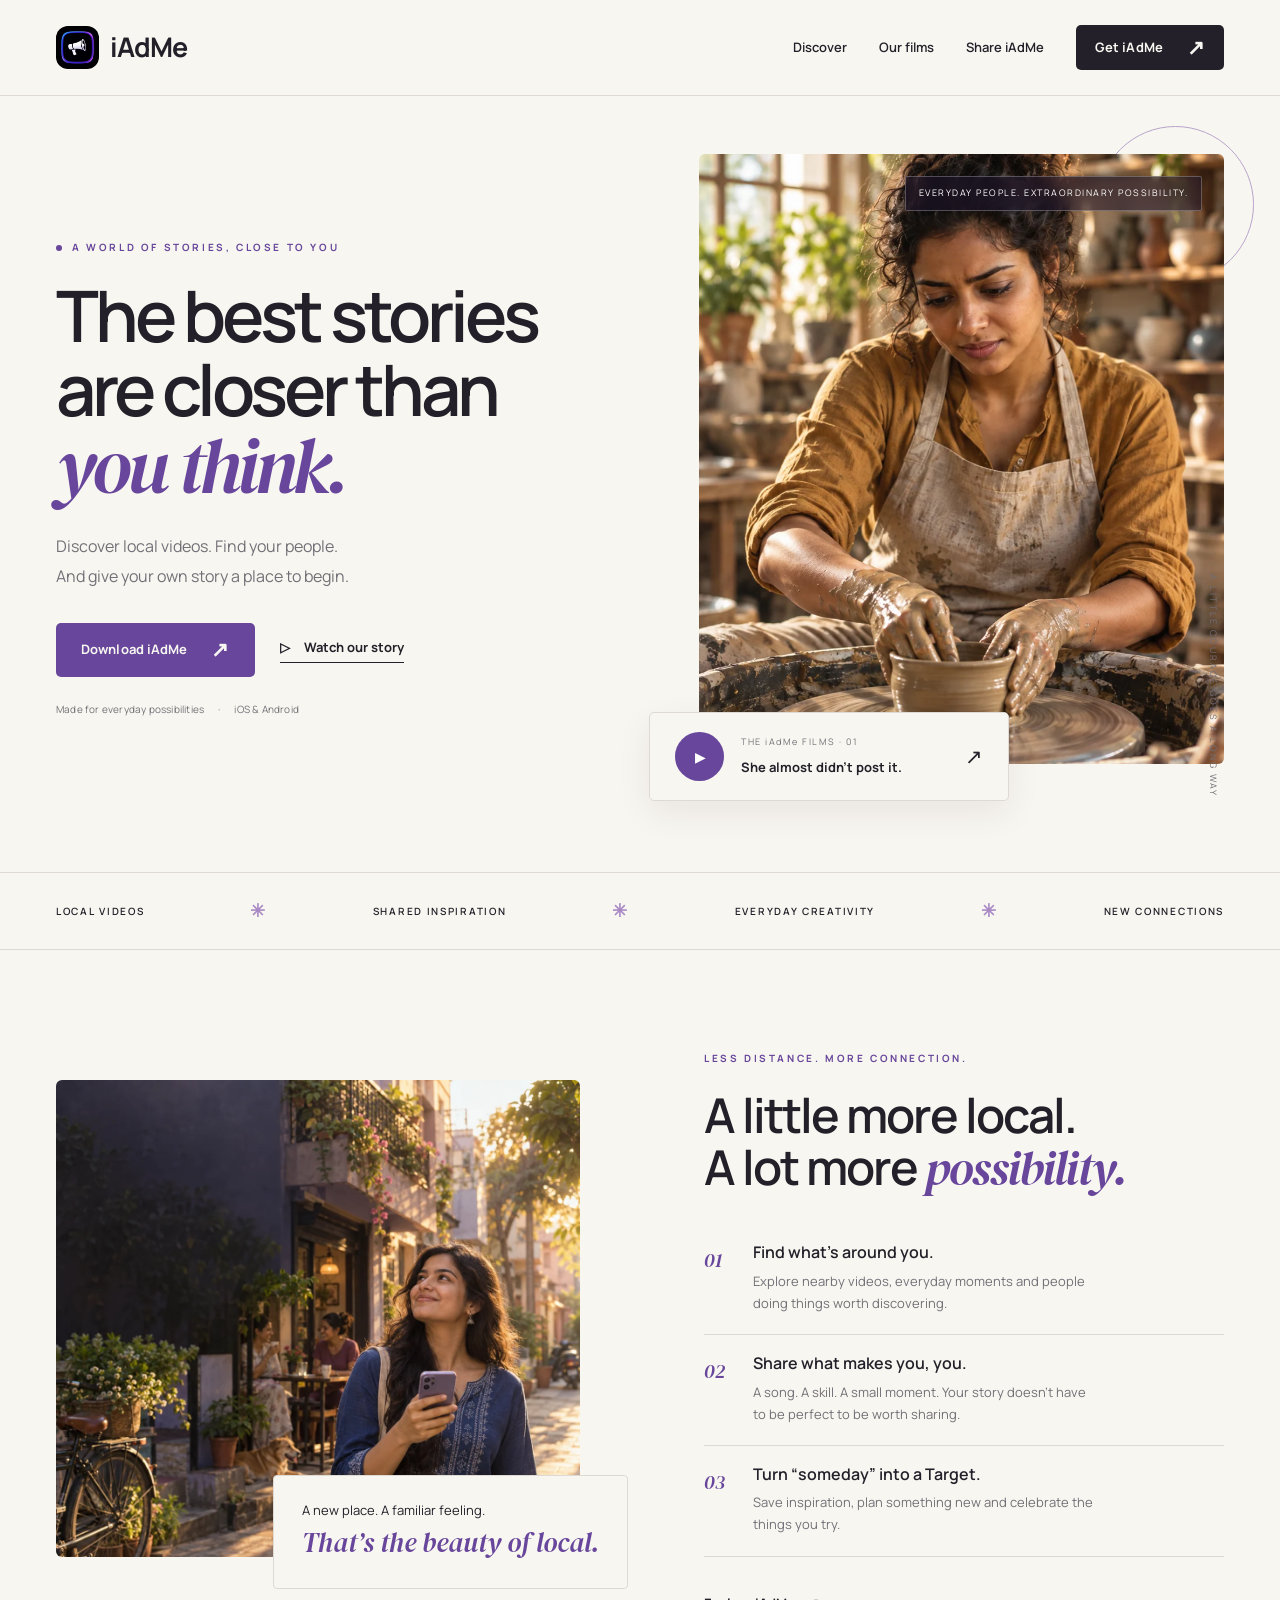
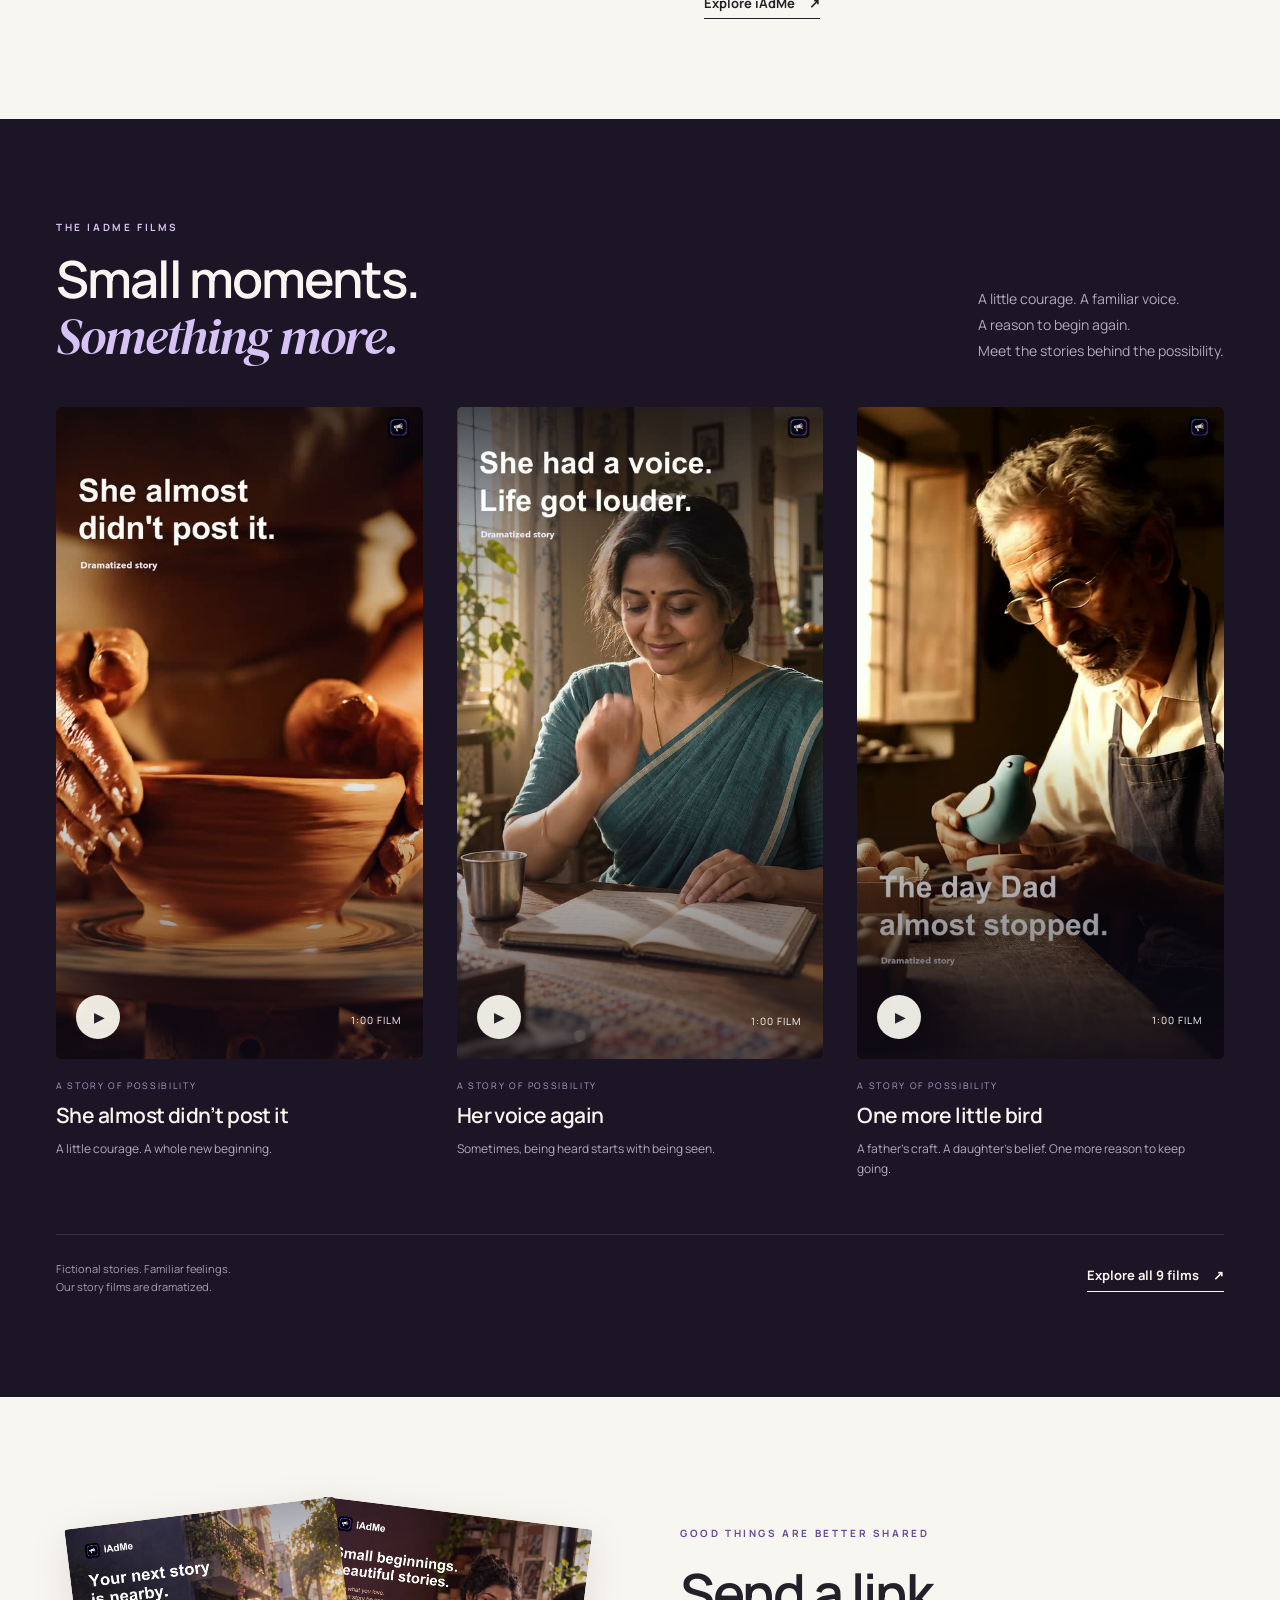
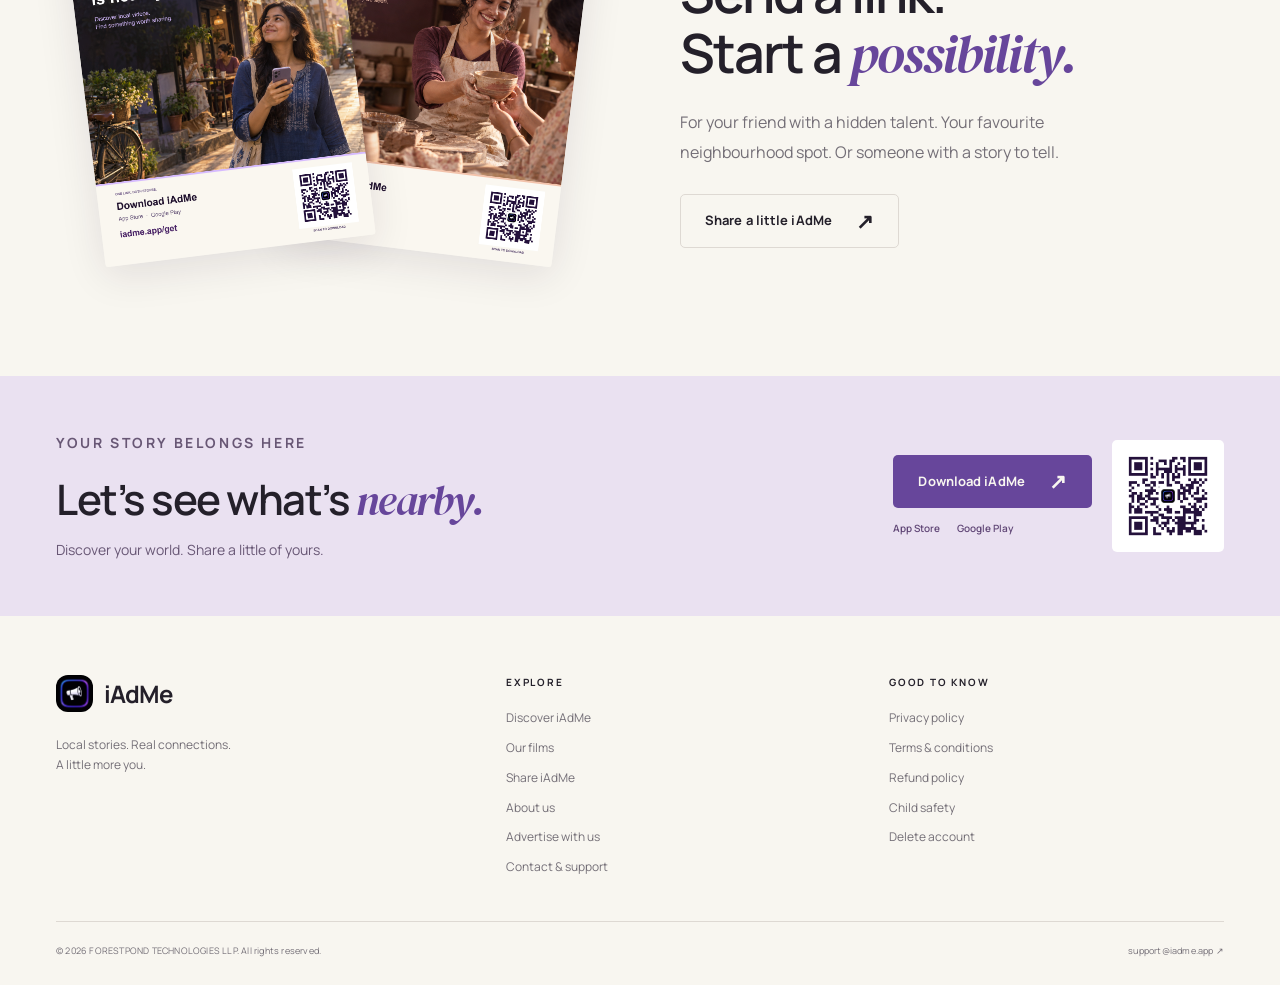
==== commit e05c5a08: "Showcase iAdMe films and sharing assets with premium website redesign" ====
--- a/index.html
+++ b/index.html
@@ -1,315 +1,288 @@
-<!DOCTYPE html>
+<!doctype html>
 <html lang="en">
 <head>
-  <meta charset="UTF-8" />
-  <meta name="viewport" content="width=device-width, initial-scale=1.0" />
-
-  <title>iAdMe | Locality-first Short Video Social Platform</title>
-<link rel="icon" href="/favicon.ico" />
-
-<link rel="shortcut icon" href="/favicon.ico" />
-
-<link rel="apple-touch-icon" href="/favicon.png" />
-  <meta
-    name="description"
-    content="iAdMe is a locality-first short video social platform combining hyperlocal discovery, inspiration-to-action Targets, wallet-based engagement, creator unlocks, and ScrollScore intelligence."
-  />
-
-  <link rel="stylesheet" href="styles.css" />
+<meta charset="utf-8">
+<meta name="viewport" content="width=device-width, initial-scale=1">
+<title>iAdMe — Your world, a little closer</title>
+<meta name="description" content="Discover local videos, find your people and give your story a place to begin. Watch the iAdMe films and download the app.">
+<link rel="canonical" href="https://iadme.app/">
+<link rel="icon" href="/assets/get/iadme-icon.png">
+<link rel="apple-touch-icon" href="/assets/get/iadme-icon.png">
+<meta name="theme-color" content="#f8f6f0">
+<meta property="og:type" content="website">
+<meta property="og:site_name" content="iAdMe">
+<meta property="og:title" content="iAdMe — Your world, a little closer">
+<meta property="og:description" content="Discover local videos, find your people and give your story a place to begin. Watch the iAdMe films and download the app.">
+<meta property="og:url" content="https://iadme.app/">
+<meta property="og:image" content="https://iadme.app/assets/get/share-card.jpg">
+<meta property="og:image:width" content="1200">
+<meta property="og:image:height" content="630">
+<meta name="twitter:card" content="summary_large_image">
+<link rel="stylesheet" href="/assets/campaign/site.css">
+<link rel="preload" href="/assets/campaign/images/hero-maker.webp" as="image" fetchpriority="high">
+<script defer src="/assets/campaign/site.js">
+</script>
 </head>
-
 <body>
-
-  <header class="site-header">
-    <div class="container header-container">
-
-      <a class="brand" href="index.html">
-        <img src="assets/iadme-logo.png" alt="iAdMe Logo" class="brand-logo" />
-
-        <div>
-          <h1>iAdMe</h1>
-          <p>Locality-first short video social platform</p>
-        </div>
-      </a>
-
-      <nav class="nav">
-        <a href="advertise.html">Advertise</a>
-        <a href="about.html">About</a>
-        <a href="privacy-policy.html">Privacy Policy</a>
-        <a href="terms-and-conditions.html">Terms</a>
-        <a href="refund-and-cancellation-policy.html">Refund Policy</a>
-        <a href="contact-us.html">Contact</a>
-      </nav>
-
-    </div>
-  </header>
-
-  <main>
-
-    <section class="hero">
-      <div class="container hero-grid">
-
-        <div class="hero-content">
-          <p class="eyebrow">Locality-first short video social platform</p>
-
-          <h2>Discover what is happening around you</h2>
-
-          <p class="hero-text">
-            iAdMe helps people discover nearby creators, businesses, and
-            communities through short videos. The platform combines hyperlocal
-            discovery, inspiration-to-action Targets, wallet-based engagement,
-            creator unlocks, and ScrollScore-powered engagement intelligence.
-          </p>
-
-          <a class="button" href="contact-us.html">Contact Us →</a>
-        </div>
-
-        <div class="hero-visual">
-          <div class="phone-card phone-card-one">
-            <div class="phone-top">
-              <span>iAdMe</span>
-              <span>19:48</span>
-            </div>
-
-            <div class="video-preview">
-              <div class="location-pill">📍 Hyderabad, India</div>
-              <div class="video-title">Local creator video</div>
-              <div class="score">ScrollScore<br><strong>86</strong></div>
-            </div>
-
-            <div class="phone-nav">
-              <span>⌂</span>
-              <span>⌕</span>
-              <span>＋</span>
-              <span>♡</span>
-            </div>
-          </div>
-
-          <div class="phone-card phone-card-two">
-            <div class="wallet-title">Wallet</div>
-            <div class="wallet-balance">₹1,250.00</div>
-            <button>+ Add Money</button>
-
-            <div class="wallet-list">
-              <p>Premium Unlock <span>-₹49</span></p>
-              <p>Wallet Recharge <span>+₹200</span></p>
-              <p>Creator Support <span>-₹100</span></p>
-            </div>
-          </div>
-        </div>
-
-      </div>
-    </section>
-
-    <section class="features">
-      <div class="container">
-        <h3>What iAdMe offers</h3>
-
-        <div class="feature-grid">
-          <div class="card">
-            <div class="icon">📍</div>
-            <h4>Hyperlocal Video Discovery</h4>
-            <p>
-              Explore short videos from nearby creators, businesses, and
-              communities based on locality-aware feeds.
-            </p>
-          </div>
-
-          <div class="card">
-            <div class="icon">👛</div>
-            <h4>Wallet Economy</h4>
-            <p>
-              iAdMe supports wallet-based engagement flows including future
-              recharge, unlock, and creator monetization capabilities.
-            </p>
-          </div>
-
-          <div class="card">
-            <div class="icon">🔒</div>
-            <h4>Creator Unlocks</h4>
-            <p>
-              Creators can offer premium gated videos and unlockable content
-              experiences for engaged audiences.
-            </p>
-          </div>
-
-          <div class="card">
-            <div class="icon">📊</div>
-            <h4>ScrollScore Intelligence</h4>
-            <p>
-              ScrollScore is iAdMe's engagement signal designed to help measure
-              content quality, watch behavior, and audience interaction.
-            </p>
-          </div>
-        </div>
-      </div>
-    </section>
-
-    <section class="targets-feature" id="targets">
-      <div class="container targets-layout">
-        <div class="target-stage" aria-hidden="true">
-          <span class="target-stage-label">TARGET</span>
-          <span class="target-stage-mark">&#9678;</span>
-          <span class="target-stage-state">Inspired. Planned. Achieved.</span>
-        </div>
-
-        <div class="targets-copy">
-          <p class="eyebrow">From inspiration to action</p>
-          <h3>Turn a short into your next Target</h3>
-          <p>
-            When a video inspires you to try something for yourself, tap
-            Target. Keep it in your Targets history, choose an optional date,
-            and record when you achieve it.
-          </p>
-
-          <div class="target-points">
-            <div>
-              <strong>Plan your way</strong>
-              <span>Set, change, or remove a target date at any time.</span>
-            </div>
-            <div>
-              <strong>See shared momentum</strong>
-              <span>View how many people targeted and achieved the same short.</span>
-            </div>
-            <div>
-              <strong>Stay in control</strong>
-              <span>Untarget freely and choose in-app or push notifications.</span>
-            </div>
-          </div>
-        </div>
-      </div>
-    </section>
-
-    <section class="faq-section" id="faqs">
-      <div class="container">
-        <div class="section-heading">
-          <p class="eyebrow">Targets FAQ</p>
-          <h3>Questions about Targets</h3>
-          <p>How inspiration, planning, progress, privacy, and notifications work.</p>
-        </div>
-
-        <div class="faq-grid">
-          <details>
-            <summary>What is a Target on iAdMe?</summary>
-            <p>
-              A Target is a short that inspires you to do, learn, visit, make,
-              or achieve something. Targeting saves that intention to your
-              profile so you can return to it and track progress.
-            </p>
-          </details>
-
-          <details>
-            <summary>Where can I find my Targets?</summary>
-            <p>
-              Open Profile, choose History, then Targets. This dedicated view
-              shows your targeted shorts, planned dates, completion status,
-              and community progress.
-            </p>
-          </details>
-
-          <details>
-            <summary>Can I set or change a target date?</summary>
-            <p>
-              Yes. Dates are optional and can be set, changed, or removed from
-              the Targets view. Your chosen date is personal planning data and
-              is not shown in the public targeter list.
-            </p>
-          </details>
-
-          <details>
-            <summary>What happens when I mark a Target achieved?</summary>
-            <p>
-              iAdMe keeps your planned date and records the actual completion
-              time. The short's achieved count updates so the community can see
-              shared progress without seeing your personal date.
-            </p>
-          </details>
-
-          <details>
-            <summary>Can I untarget a short?</summary>
-            <p>
-              Yes. Tap the active Target action again to remove it. Untargeting
-              clears your planned date and completion state and stops future
-              Target updates for that short.
-            </p>
-          </details>
-
-          <details>
-            <summary>How do Target notifications work?</summary>
-            <p>
-              Target updates are consolidated into periodic milestone
-              notifications instead of being sent for every interaction. You
-              can independently control in-app and push updates in Notification
-              Preferences.
-            </p>
-          </details>
-
-          <details>
-            <summary>Who can see that I targeted a short?</summary>
-            <p>
-              Your profile may appear in that short's targeter or achieved
-              participant list. Your target date remains private, and active
-              blocking relationships hide profiles from one another.
-            </p>
-          </details>
-
-          <details>
-            <summary>What if the video is deleted, private, or blocked?</summary>
-            <p>
-              Deleted and unavailable shorts disappear from Targets and stop
-              generating updates. Blocking in either direction also hides the
-              short and participant identities. A preserved Target can return
-              if a temporary block is removed or the short becomes public again.
-            </p>
-          </details>
-        </div>
-      </div>
-    </section>
-
-    <section class="company">
-      <div class="container company-grid">
-
-        <img
-          src="assets/forestpond-logo.png"
-          alt="Forestpond Technologies Logo"
-          class="company-logo"
-        />
-
-        <div>
-          <h3>Company Information</h3>
-
-          <p>
-            iAdMe is owned and operated by
-            <strong>FORESTPOND TECHNOLOGIES LLP</strong>.
-          </p>
-
-          <p>
-            FORESTPOND TECHNOLOGIES LLP develops digital platforms, creator
-            ecosystems, hyperlocal engagement products, and scalable social
-            infrastructure technologies.
-          </p>
-
-          <p>
-            🌐 Website:
-            <a href="https://iadme.app">https://iadme.app</a>
-          </p>
-
-          <p>
-            ✉️ Support:
-            <a href="mailto:support@iadme.app">support@iadme.app</a>
-          </p>
-        </div>
-
-      </div>
-    </section>
-
-  </main>
-
-  <footer>
-    <div class="container">
-      © 2026 FORESTPOND TECHNOLOGIES LLP. All rights reserved.
-    </div>
-  </footer>
-
+<a class="skip-link" href="#main">Skip to content</a>
+<header class="masthead">
+<div class="wrap header-inner">
+ <a class="wordmark" href="/" aria-label="iAdMe home">
+<img src="/assets/get/iadme-icon.png" width="43" height="43" alt="">iAdMe</a>
+ <button class="menu-toggle" aria-label="Toggle navigation" aria-expanded="false" aria-controls="site-nav">Menu <svg viewBox="0 0 20 20" aria-hidden="true">
+<path d="M2 6h16M2 14h16" stroke="currentColor" stroke-width="1.5"/>
+</svg>
+</button>
+ <nav id="site-nav" class="site-nav" aria-label="Main navigation">
+<a href="/discover">Discover</a>
+<a href="/films">Our films</a>
+<a href="/share">Share iAdMe</a>
+<a class="button small" href="/get">Get iAdMe <span class="arrow" aria-hidden="true">↗</span>
+</a>
+</nav>
+</div>
+</header>
+<main id="main">
+<section class="home-hero">
+<div class="wrap hero-grid">
+<div class="hero-copy">
+<p class="eyebrow dot">A WORLD OF STORIES, CLOSE TO YOU</p>
+<h1>The best stories<br>are closer than<br>
+<em>you think.</em>
+</h1>
+<p class="lede">Discover local videos. Find your people.<br>And give your own story a place to begin.</p>
+<div class="hero-actions">
+<a class="button purple" href="/get">Download iAdMe <span class="arrow" aria-hidden="true">↗</span>
+</a>
+<a href="/assets/campaign/films/she-almost-didnt-post-it.mp4" data-film data-title="She almost didn’t post it" data-description="A little courage. A whole new beginning." data-kind="An iAdMe film · Dramatized story" data-poster="/assets/campaign/films/she-almost-didnt-post-it-poster.jpg" data-caption="/assets/campaign/films/she-almost-didnt-post-it.vtt" class="text-link">
+<span aria-hidden="true">▷</span> Watch our story</a>
+</div>
+<div class="availability">
+<span>Made for everyday possibilities</span>
+<span>iOS &amp; Android</span>
+</div>
+</div>
+<div class="hero-art">
+<img class="hero-photo" src="/assets/campaign/images/hero-maker.webp" alt="A young potter shaping a bowl in a sunlit studio, from our iAdMe film" width="900" height="1600" fetchpriority="high">
+<span class="hero-caption">EVERYDAY PEOPLE. EXTRAORDINARY POSSIBILITY.</span>
+<a href="/assets/campaign/films/she-almost-didnt-post-it.mp4" data-film data-title="She almost didn’t post it" data-description="A little courage. A whole new beginning." data-kind="An iAdMe film · Dramatized story" data-poster="/assets/campaign/films/she-almost-didnt-post-it-poster.jpg" data-caption="/assets/campaign/films/she-almost-didnt-post-it.vtt" class="hero-play">
+<span class="play-disc" aria-hidden="true">▶</span>
+<span>
+<small>THE iAdMe FILMS · 01</small>
+<strong>She almost didn’t post it.</strong>
+</span>
+<span class="arrow" aria-hidden="true">↗</span>
+</a>
+<span class="hero-index">A LITTLE COURAGE GOES A LONG WAY</span>
+</div>
+</div>
+</section>
+<div class="manifesto-bar">
+<div class="wrap manifesto-inner">
+<span>LOCAL VIDEOS</span>
+<span aria-hidden="true">✳</span>
+<span>SHARED INSPIRATION</span>
+<span aria-hidden="true">✳</span>
+<span>EVERYDAY CREATIVITY</span>
+<span aria-hidden="true">✳</span>
+<span>NEW CONNECTIONS</span>
+</div>
+</div>
+<section class="section" id="discover">
+<div class="wrap discover-grid">
+<div class="discover-image">
+<img src="/assets/campaign/images/nearby.webp" alt="A woman discovering her neighbourhood with her phone" width="1200" height="1200" loading="lazy">
+<div class="image-tag">A new place. A familiar feeling.<em>That’s the beauty of local.</em>
+</div>
+</div>
+<div class="discover-copy">
+<p class="eyebrow">LESS DISTANCE. MORE CONNECTION.</p>
+<h2>A little more local.<br>A lot more <em>possibility.</em>
+</h2>
+<div class="feature-list">
+<div class="feature-item">
+<span class="feature-number">01</span>
+<div>
+<h3>Find what’s around you.</h3>
+<p>Explore nearby videos, everyday moments and people doing things worth discovering.</p>
+</div>
+</div>
+<div class="feature-item">
+<span class="feature-number">02</span>
+<div>
+<h3>Share what makes you, you.</h3>
+<p>A song. A skill. A small moment. Your story doesn’t have to be perfect to be worth sharing.</p>
+</div>
+</div>
+<div class="feature-item">
+<span class="feature-number">03</span>
+<div>
+<h3>Turn “someday” into a Target.</h3>
+<p>Save inspiration, plan something new and celebrate the things you try.</p>
+</div>
+</div>
+</div>
+<a class="text-link" href="/discover">Explore iAdMe <span aria-hidden="true">↗</span>
+</a>
+</div>
+</div>
+</section>
+<section class="section cinema home-films" id="films">
+<div class="wrap">
+<div class="section-heading">
+<div>
+<p class="eyebrow">THE iAdMe FILMS</p>
+<h2>Small moments.<br>
+<em>Something more.</em>
+</h2>
+</div>
+<p class="lede">A little courage. A familiar voice.<br>A reason to begin again.<br>Meet the stories behind the possibility.</p>
+</div>
+<div class="film-grid">
+<article class="film-card" data-category="stories">
+<a href="/assets/campaign/films/she-almost-didnt-post-it.mp4" data-film data-title="She almost didn’t post it" data-description="A little courage. A whole new beginning." data-kind="An iAdMe film · Dramatized story" data-poster="/assets/campaign/films/she-almost-didnt-post-it-poster.jpg" data-caption="/assets/campaign/films/she-almost-didnt-post-it.vtt" class="film-visual" aria-label="Watch She almost didn’t post it — 60 seconds">
+<img src="/assets/campaign/films/she-almost-didnt-post-it-poster.jpg" alt="" width="540" height="960" loading="lazy" decoding="async">
+<span class="play-disc" aria-hidden="true">▶</span>
+<span class="duration">1:00 FILM</span>
+</a>
+<div class="film-info">
+<p class="film-label">A story of possibility</p>
+<h3>
+<a href="/assets/campaign/films/she-almost-didnt-post-it.mp4" data-film data-title="She almost didn’t post it" data-description="A little courage. A whole new beginning." data-kind="An iAdMe film · Dramatized story" data-poster="/assets/campaign/films/she-almost-didnt-post-it-poster.jpg" data-caption="/assets/campaign/films/she-almost-didnt-post-it.vtt">She almost didn’t post it</a>
+</h3>
+<p>A little courage. A whole new beginning.</p>
+</div>
+</article>
+<article class="film-card" data-category="stories">
+<a href="/assets/campaign/films/her-voice-again.mp4" data-film data-title="Her voice again" data-description="Sometimes, being heard starts with being seen." data-kind="An iAdMe film · Dramatized story" data-poster="/assets/campaign/films/her-voice-again-poster.jpg" data-caption="/assets/campaign/films/her-voice-again.vtt" class="film-visual" aria-label="Watch Her voice again — 60 seconds">
+<img src="/assets/campaign/films/her-voice-again-poster.jpg" alt="" width="540" height="960" loading="lazy" decoding="async">
+<span class="play-disc" aria-hidden="true">▶</span>
+<span class="duration">1:00 FILM</span>
+</a>
+<div class="film-info">
+<p class="film-label">A story of possibility</p>
+<h3>
+<a href="/assets/campaign/films/her-voice-again.mp4" data-film data-title="Her voice again" data-description="Sometimes, being heard starts with being seen." data-kind="An iAdMe film · Dramatized story" data-poster="/assets/campaign/films/her-voice-again-poster.jpg" data-caption="/assets/campaign/films/her-voice-again.vtt">Her voice again</a>
+</h3>
+<p>Sometimes, being heard starts with being seen.</p>
+</div>
+</article>
+<article class="film-card" data-category="stories">
+<a href="/assets/campaign/films/one-more-little-bird.mp4" data-film data-title="One more little bird" data-description="A father’s craft. A daughter’s belief. One more reason to keep going." data-kind="An iAdMe film · Dramatized story" data-poster="/assets/campaign/films/one-more-little-bird-poster.jpg" data-caption="/assets/campaign/films/one-more-little-bird.vtt" class="film-visual" aria-label="Watch One more little bird — 60 seconds">
+<img src="/assets/campaign/films/one-more-little-bird-poster.jpg" alt="" width="540" height="960" loading="lazy" decoding="async">
+<span class="play-disc" aria-hidden="true">▶</span>
+<span class="duration">1:00 FILM</span>
+</a>
+<div class="film-info">
+<p class="film-label">A story of possibility</p>
+<h3>
+<a href="/assets/campaign/films/one-more-little-bird.mp4" data-film data-title="One more little bird" data-description="A father’s craft. A daughter’s belief. One more reason to keep going." data-kind="An iAdMe film · Dramatized story" data-poster="/assets/campaign/films/one-more-little-bird-poster.jpg" data-caption="/assets/campaign/films/one-more-little-bird.vtt">One more little bird</a>
+</h3>
+<p>A father’s craft. A daughter’s belief. One more reason to keep going.</p>
+</div>
+</article>
+</div>
+<div class="cinema-foot">
+<p>Fictional stories. Familiar feelings.<br>Our story films are dramatized.</p>
+<a href="/films" class="text-link">Explore all 9 films <span aria-hidden="true">↗</span>
+</a>
+</div>
+</div>
+</section>
+<section class="section">
+<div class="wrap share-teaser">
+<div class="poster-stack">
+<img src="/assets/campaign/posters/01-your-next-story.jpg" alt="Your next story is nearby — iAdMe poster" width="1080" height="1350" loading="lazy">
+<img src="/assets/campaign/posters/02-small-beginnings.jpg" alt="Small beginnings. Beautiful stories — iAdMe poster" width="1080" height="1350" loading="lazy">
+</div>
+<div>
+<p class="eyebrow">GOOD THINGS ARE BETTER SHARED</p>
+<h2>Send a link.<br>Start a <em>possibility.</em>
+</h2>
+<p class="lede">For your friend with a hidden talent. Your favourite neighbourhood spot. Or someone with a story to tell.</p>
+<a class="button outline" href="/share">Share a little iAdMe <span class="arrow" aria-hidden="true">↗</span>
+</a>
+</div>
+</div>
+</section>
+<section class="download-band">
+<div class="wrap download-inner">
+<div>
+<p class="eyebrow">YOUR STORY BELONGS HERE</p>
+<h2>Let’s see what’s <em>nearby.</em>
+</h2>
+<p>Discover your world. Share a little of yours.</p>
+</div>
+<div class="download-actions">
+<div>
+<a href="/get" class="button purple">Download iAdMe <span class="arrow" aria-hidden="true">↗</span>
+</a>
+<div class="store-links">
+<a href="https://apps.apple.com/app/id6778307078">App Store</a>
+<a href="https://play.google.com/store/apps/details?id=app.iadme.mobile">Google Play</a>
+</div>
+</div>
+<a class="mini-qr" href="/get" aria-label="Get iAdMe — scan this QR with your phone">
+<img src="/assets/get/iadme-qr.png" alt="QR code for iadme.app/get" width="100" height="100" loading="lazy">
+</a>
+</div>
+</div>
+</section>
+</main>
+<footer class="site-footer">
+<div class="wrap">
+ <div class="footer-main">
+<div class="footer-brand">
+<a class="wordmark" href="/">
+<img src="/assets/get/iadme-icon.png" width="37" height="37" alt="">iAdMe</a>
+<p class="footer-about">Local stories. Real connections.<br>A little more you.</p>
+</div>
+ <nav class="footer-links" aria-label="Explore">
+<strong>Explore</strong>
+<a href="/discover">Discover iAdMe</a>
+<a href="/films">Our films</a>
+<a href="/share">Share iAdMe</a>
+<a href="/about">About us</a>
+<a href="/advertise">Advertise with us</a>
+<a href="/contact-us">Contact &amp; support</a>
+</nav>
+ <nav class="footer-links" aria-label="Legal and safety">
+<strong>Good to know</strong>
+<a href="/privacy-policy">Privacy policy</a>
+<a href="/terms-and-conditions">Terms &amp; conditions</a>
+<a href="/refund-and-cancellation-policy">Refund policy</a>
+<a href="/child-safety">Child safety</a>
+<a href="/delete-account">Delete account</a>
+</nav>
+</div>
+ <div class="footer-bottom">
+<span>© 2026 FORESTPOND TECHNOLOGIES LLP. All rights reserved.</span>
+<a href="mailto:support@iadme.app">support@iadme.app ↗</a>
+</div>
+</div>
+</footer>
+<dialog id="film-dialog" class="film-dialog" aria-labelledby="film-title" aria-describedby="film-description">
+<button class="dialog-close" aria-label="Close film">×</button>
+<div class="dialog-layout">
+<div class="dialog-video">
+<video controls playsinline preload="none" aria-label="iAdMe campaign film">
+</video>
+</div>
+<div class="dialog-copy">
+<div class="film-kind">
+</div>
+<h2 id="film-title">
+</h2>
+<p id="film-description">
+</p>
+<a class="button light" href="/get">Find your people on iAdMe <span aria-hidden="true">↗</span>
+</a>
+<br>
+<a class="film-download" href="/films" download>Download this film ↗</a>
+<div class="player-status" role="status">
+</div>
+</div>
+</div>
+</dialog>
 </body>
-</html>
+</html>
--- a/assets/campaign/site.css
+++ b/assets/campaign/site.css
@@ -0,0 +1,1928 @@
+@font-face {
+  font-family:Manrope;
+  src:url('fonts/manrope-400.ttf') format('truetype');
+  font-weight:400;
+  font-display:swap
+}
+@font-face {
+  font-family:Manrope;
+  src:url('fonts/manrope-600.ttf') format('truetype');
+  font-weight:600;
+  font-display:swap
+}
+@font-face {
+  font-family:Manrope;
+  src:url('fonts/manrope-700.ttf') format('truetype');
+  font-weight:700 900;
+  font-display:swap
+}
+@font-face {
+  font-family:'DM Serif';
+  src:url('fonts/dm-serif-italic.ttf') format('truetype');
+  font-weight:400;
+  font-style:italic;
+  font-display:swap
+}
+:root {
+  --paper:#f8f6f0;
+  --ink:#24202a;
+  --muted:#746f77;
+  --purple:#67469b;
+  --violet:#d6c2f5;
+  --dark:#1b1525;
+  --line:#ded9d3;
+  --serif:'DM Serif',Georgia,serif
+}
+* {
+  box-sizing:border-box
+}
+html {
+  scroll-behavior:smooth;
+  scroll-padding-top:100px
+}
+body {
+  margin:0;
+  background:var(--paper);
+  color:var(--ink);
+  font-family:Manrope,Arial,sans-serif;
+  font-size:16px;
+  line-height:1.65;
+  -webkit-font-smoothing:antialiased
+}
+a {
+  color:inherit;
+  text-decoration:none
+}
+button,input {
+  font:inherit
+}
+button,a {
+  -webkit-tap-highlight-color:transparent
+}
+button {
+  cursor:pointer
+}
+img {
+  display:block;
+  max-width:100%;
+  height:auto
+}
+h1,h2,h3,p {
+  margin:0
+}
+h1,h2,h3 {
+  line-height:1.1;
+  font-weight:600
+}
+em {
+  font-family:var(--serif);
+  font-weight:400;
+  color:var(--purple)
+}
+[hidden] {
+  display:none!important
+}
+.wrap {
+  width:min(1280px,calc(100% - 112px));
+  margin-inline:auto
+}
+.skip-link {
+  position:absolute;
+  left:20px;
+  top:-80px;
+  background:white;
+  color:black;
+  padding:12px;
+  z-index:100
+}
+.skip-link:focus {
+  top:10px
+}
+:focus-visible {
+  outline:3px solid #8b60c3;
+  outline-offset:5px;
+  border-radius:3px
+}
+.masthead {
+  height:96px;
+  border-bottom:1px solid var(--line);
+  position:relative;
+  z-index:30;
+  background:var(--paper)
+}
+.header-inner {
+  height:100%;
+  display:flex;
+  align-items:center;
+  justify-content:space-between;
+  gap:30px
+}
+.wordmark {
+  display:inline-flex;
+  gap:11px;
+  align-items:center;
+  font-size:27px;
+  font-weight:700;
+  letter-spacing:-1px;
+  white-space:nowrap
+}
+.wordmark img {
+  width:43px;
+  height:43px;
+  border-radius:12px
+}
+.site-nav {
+  display:flex;
+  align-items:center;
+  gap:32px;
+  font-size:13px;
+  font-weight:600
+}
+.site-nav>a:not(.button) {
+  padding:10px 0
+}
+.site-nav>a[aria-current=page] {
+  color:var(--purple)
+}
+.site-nav>a:not(.button):hover {
+  color:var(--purple)
+}
+.button {
+  display:inline-flex;
+  align-items:center;
+  justify-content:center;
+  gap:24px;
+  padding:15px 24px;
+  min-height:52px;
+  border:1px solid transparent;
+  border-radius:5px;
+  background:var(--ink);
+  color:var(--paper);
+  font-size:13px;
+  font-weight:700;
+  letter-spacing:.1px;
+  box-shadow:none;
+  transition:background .2s,transform .2s
+}
+.button:hover {
+  background:#4f346c;
+  transform:translateY(-2px)
+}
+.button.purple {
+  background:var(--purple)
+}
+.button.purple:hover {
+  background:#503379
+}
+.button.light {
+  background:var(--paper);
+  color:var(--ink)
+}
+.button.outline {
+  background:transparent;
+  border-color:var(--line);
+  color:var(--ink)
+}
+.button.outline:hover {
+  border-color:var(--purple);
+  background:#eee8f4
+}
+.button.small {
+  min-height:44px;
+  padding:11px 18px
+}
+.arrow {
+  font-size:21px;
+  line-height:1
+}
+.text-link {
+  display:inline-flex;
+  align-items:center;
+  gap:14px;
+  font-size:13px;
+  font-weight:700;
+  border-bottom:1px solid currentColor;
+  padding-bottom:4px
+}
+.text-link:hover {
+  color:var(--purple)
+}
+.menu-toggle {
+  display:none
+}
+.eyebrow {
+  font-size:10px;
+  font-weight:700;
+  letter-spacing:2.6px;
+  text-transform:uppercase;
+  color:var(--purple);
+  margin:0 0 22px
+}
+.eyebrow.dot {
+  display:flex;
+  align-items:center;
+  gap:10px
+}
+.eyebrow.dot:before {
+  content:'';
+  width:6px;
+  height:6px;
+  border-radius:50%;
+  background:var(--purple)
+}
+.lede {
+  color:var(--muted);
+  font-size:16px;
+  line-height:1.85;
+  max-width:440px
+}
+.home-hero {
+  padding:58px 0 66px;
+  overflow:hidden
+}
+.hero-grid {
+  display:grid;
+  grid-template-columns:1fr 1fr;
+  gap:64px;
+  align-items:center
+}
+.hero-copy {
+  padding:16px 0 20px;
+  position:relative;
+  z-index:2
+}
+.hero-copy h1 {
+  font-size:clamp(54px,5.55vw,83px);
+  letter-spacing:-4px;
+  line-height:1.04;
+  margin-bottom:27px
+}
+.hero-copy h1 em {
+  font-size:1.075em
+}
+.hero-actions {
+  display:flex;
+  align-items:center;
+  flex-wrap:wrap;
+  gap:25px;
+  margin:32px 0 24px
+}
+.availability {
+  display:flex;
+  align-items:center;
+  gap:14px;
+  font-size:10px;
+  letter-spacing:.2px;
+  color:var(--muted)
+}
+.availability span+span:before {
+  content:'·';
+  margin-right:14px
+}
+.hero-art {
+  position:relative;
+  padding:0 0 42px 27px
+}
+.hero-photo {
+  width:100%;
+  aspect-ratio:.86;
+  object-fit:cover;
+  object-position:50% 43%;
+  border-radius:6px
+}
+.hero-art:before {
+  content:'';
+  position:absolute;
+  width:155px;
+  height:155px;
+  right:-30px;
+  top:-28px;
+  border:1px solid #b8a5cc;
+  border-radius:50%;
+  z-index:-1
+}
+.hero-caption {
+  position:absolute;
+  right:22px;
+  top:22px;
+  color:#fff;
+  background:#1d142c88;
+  backdrop-filter:blur(8px);
+  font-size:9px;
+  letter-spacing:1.5px;
+  padding:9px 13px;
+  border:1px solid #ffffff40;
+  border-radius:2px
+}
+.hero-play {
+  position:absolute;
+  left:-23px;
+  bottom:5px;
+  display:flex;
+  align-items:center;
+  gap:17px;
+  background:var(--paper);
+  border:1px solid var(--line);
+  padding:19px 25px;
+  border-radius:5px;
+  box-shadow:0 12px 35px #24152b12;
+  width:360px
+}
+.play-disc {
+  display:grid;
+  place-items:center;
+  border-radius:50%;
+  height:49px;
+  width:49px;
+  flex-shrink:0;
+  background:var(--purple);
+  color:white;
+  font-size:14px;
+  padding-left:2px
+}
+.hero-play small {
+  display:block;
+  font-size:9px;
+  letter-spacing:1.5px;
+  color:var(--muted);
+  margin-bottom:3px
+}
+.hero-play strong {
+  font-size:13px;
+  font-weight:700
+}
+.hero-play .arrow {
+  margin-left:auto
+}
+.hero-index {
+  position:absolute;
+  bottom:9px;
+  right:4px;
+  writing-mode:vertical-rl;
+  font-size:9px;
+  letter-spacing:2px;
+  color:var(--muted)
+}
+.manifesto-bar {
+  border-top:1px solid var(--line);
+  border-bottom:1px solid var(--line);
+  padding:23px 0
+}
+.manifesto-inner {
+  display:flex;
+  align-items:center;
+  justify-content:space-between;
+  font-size:10px;
+  letter-spacing:1.7px;
+  font-weight:600;
+  gap:20px
+}
+.manifesto-inner span:nth-child(even) {
+  color:#a98ac5;
+  font-size:18px
+}
+.section {
+  padding:100px 0
+}
+.section-heading {
+  display:flex;
+  justify-content:space-between;
+  gap:30px;
+  align-items:flex-end;
+  margin-bottom:43px
+}
+.section-heading h2 {
+  font-size:clamp(36px,4vw,54px);
+  letter-spacing:-2px;
+  max-width:650px
+}
+.section-heading .lede {
+  max-width:345px;
+  font-size:14px
+}
+.section-heading .eyebrow {
+  margin-bottom:14px
+}
+.discover-grid {
+  display:grid;
+  grid-template-columns:1.1fr 1fr;
+  gap:76px;
+  align-items:center
+}
+.discover-image {
+  position:relative;
+  padding:0 48px 32px 0
+}
+.discover-image>img {
+  width:100%;
+  aspect-ratio:1.1;
+  object-fit:cover;
+  border-radius:6px
+}
+.image-tag {
+  position:absolute;
+  bottom:0;
+  right:0;
+  border:1px solid var(--line);
+  background:var(--paper);
+  padding:24px 28px;
+  font-size:13px;
+  line-height:1.6;
+  border-radius:4px
+}
+.image-tag em {
+  display:block;
+  font-size:27px
+}
+.feature-list {
+  margin:29px 0 32px
+}
+.feature-item {
+  display:grid;
+  grid-template-columns:32px 1fr;
+  gap:17px;
+  padding:20px 0;
+  border-bottom:1px solid var(--line)
+}
+.feature-number {
+  font-family:var(--serif);
+  font-style:italic;
+  color:var(--purple);
+  font-size:20px
+}
+.feature-item h3 {
+  font-size:16px;
+  margin-bottom:8px
+}
+.feature-item p {
+  color:var(--muted);
+  font-size:13px;
+  line-height:1.7;
+  max-width:340px
+}
+.discover-copy h2 {
+  font-size:48px;
+  letter-spacing:-2px
+}
+.cinema {
+  background:var(--dark);
+  color:var(--paper);
+  position:relative
+}
+.cinema .eyebrow {
+  color:var(--violet)
+}
+.cinema em {
+  color:var(--violet)
+}
+.cinema .lede {
+  color:#b3aabc
+}
+.cinema .text-link:hover {
+  color:var(--violet)
+}
+.film-grid {
+  display:grid;
+  grid-template-columns:repeat(3,minmax(0,1fr));
+  gap:34px
+}
+.film-card {
+  min-width:0
+}
+.film-visual {
+  display:block;
+  position:relative;
+  overflow:hidden;
+  border-radius:5px;
+  background:#302735
+}
+.film-visual img {
+  width:100%;
+  aspect-ratio:9/16;
+  object-fit:contain;
+  object-position:center;
+  transition:transform .55s
+}
+.film-visual:after {
+  content:'';
+  position:absolute;
+  inset:50% 0 0;
+  background:linear-gradient(transparent,#100c19b0);
+  pointer-events:none
+}
+.film-visual:hover img {
+  transform:scale(1.035)
+}
+.film-visual .play-disc {
+  position:absolute;
+  bottom:20px;
+  left:20px;
+  z-index:1;
+  background:#fffef4e8;
+  color:var(--ink);
+  height:44px;
+  width:44px
+}
+.duration {
+  position:absolute;
+  bottom:30px;
+  right:22px;
+  z-index:1;
+  font-size:10px;
+  letter-spacing:1px;
+  color:white
+}
+.film-info {
+  padding:19px 0
+}
+.film-info .film-label {
+  font-size:9px;
+  letter-spacing:1.65px;
+  text-transform:uppercase;
+  color:#b29acb;
+  margin-bottom:9px
+}
+.film-info h3 {
+  font-size:21px;
+  letter-spacing:-.55px;
+  line-height:1.3;
+  margin-bottom:9px
+}
+.film-info p {
+  font-size:12px;
+  line-height:1.7;
+  color:#b3aabc;
+  max-width:335px
+}
+.cinema-foot {
+  border-top:1px solid #ffffff20;
+  display:flex;
+  justify-content:space-between;
+  gap:25px;
+  align-items:center;
+  margin-top:36px;
+  padding-top:25px
+}
+.cinema-foot p {
+  font-size:11px;
+  color:#a99eaf
+}
+.share-teaser {
+  display:grid;
+  grid-template-columns:1fr 1fr;
+  gap:80px;
+  align-items:center
+}
+.share-teaser h2 {
+  font-size:54px;
+  letter-spacing:-2px;
+  margin-bottom:24px
+}
+.poster-stack {
+  display:flex;
+  align-items:center;
+  justify-content:center;
+  position:relative;
+  padding:15px 25px 25px
+}
+.poster-stack img {
+  width:55%;
+  border-radius:3px;
+  box-shadow:0 10px 40px #26132d1b
+}
+.poster-stack img:first-child {
+  transform:rotate(-7deg);
+  z-index:1;
+  margin-right:-55px
+}
+.poster-stack img:last-child {
+  transform:rotate(7deg)
+}
+.share-teaser .lede {
+  margin-bottom:27px
+}
+.download-band {
+  background:#eae1f1;
+  padding:55px 0
+}
+.download-inner {
+  display:grid;
+  grid-template-columns:1fr auto;
+  gap:48px;
+  align-items:center
+}
+.download-inner h2 {
+  font-size:42px;
+  letter-spacing:-1.5px;
+  margin-bottom:14px
+}
+.download-inner p {
+  font-size:14px;
+  color:#685775
+}
+.download-actions {
+  display:flex;
+  gap:20px;
+  align-items:center
+}
+.mini-qr {
+  background:white;
+  border-radius:5px;
+  padding:6px
+}
+.mini-qr img {
+  width:100px;
+  height:100px
+}
+.store-links {
+  display:flex;
+  gap:17px;
+  flex-wrap:wrap;
+  margin-top:12px;
+  font-size:10px;
+  font-weight:600;
+  color:#604676
+}
+.store-links a:hover {
+  text-decoration:underline
+}
+.site-footer {
+  padding:58px 0 26px;
+  background:var(--paper);
+  color:var(--ink);
+  border-top:0
+}
+.footer-main {
+  display:grid;
+  grid-template-columns:1.2fr 1fr 1fr;
+  gap:48px;
+  padding-bottom:44px
+}
+.footer-main .wordmark {
+  font-size:24px
+}
+.footer-main .wordmark img {
+  width:37px;
+  height:37px
+}
+.footer-about {
+  font-size:12px;
+  color:var(--muted);
+  margin-top:16px;
+  max-width:240px
+}
+.footer-links {
+  display:flex;
+  flex-direction:column;
+  align-items:flex-start;
+  gap:10px;
+  font-size:12px;
+  color:var(--muted)
+}
+.footer-links strong {
+  font-size:10px;
+  letter-spacing:1.8px;
+  color:var(--ink);
+  margin-bottom:8px;
+  text-transform:uppercase
+}
+.footer-links a:hover {
+  color:var(--purple)
+}
+.footer-bottom {
+  border-top:1px solid var(--line);
+  padding-top:22px;
+  display:flex;
+  justify-content:space-between;
+  gap:20px;
+  font-size:9px;
+  color:var(--muted);
+  letter-spacing:.2px
+}
+.page-intro {
+  padding:74px 0 58px
+}
+.page-intro h1 {
+  font-size:clamp(48px,5.5vw,76px);
+  letter-spacing:-3px;
+  line-height:1.07;
+  margin-bottom:23px;
+  max-width:850px
+}
+.page-intro .lede {
+  max-width:555px
+}
+.page-intro-row {
+  display:flex;
+  align-items:flex-end;
+  justify-content:space-between;
+  gap:35px
+}
+.collection {
+  padding:0 0 90px
+}
+.collection .film-grid {
+  row-gap:42px
+}
+.collection .film-visual img {
+  aspect-ratio:9/16
+}
+.collection .film-info h3 {
+  font-size:21px
+}
+.collection .film-info .film-label {
+  color:var(--purple)
+}
+.collection .film-info p {
+  color:var(--muted)
+}
+.filter-row {
+  display:flex;
+  align-items:center;
+  gap:10px;
+  padding:21px 0 32px;
+  border-top:1px solid var(--line)
+}
+.filter-button {
+  border:1px solid var(--line);
+  background:transparent;
+  border-radius:30px;
+  padding:9px 17px;
+  font-size:11px;
+  color:var(--muted)
+}
+.filter-button[aria-pressed=true] {
+  background:var(--ink);
+  color:var(--paper);
+  border-color:var(--ink)
+}
+.filter-status {
+  font-size:10px;
+  margin-left:auto;
+  color:var(--muted)
+}
+.filters {
+  display:none
+}
+.has-js .filters {
+  display:flex
+}
+.collection-note {
+  font-size:11px;
+  color:var(--muted);
+  margin-top:27px
+}
+.share-panel {
+  background:var(--dark);
+  color:var(--paper);
+  display:grid;
+  grid-template-columns:1fr 370px;
+  gap:55px;
+  padding:50px 60px;
+  border-radius:6px
+}
+.share-panel .eyebrow {
+  color:var(--violet)
+}
+.share-panel h2 {
+  font-size:42px;
+  letter-spacing:-1.8px;
+  margin-bottom:18px
+}
+.share-panel p {
+  font-size:13px;
+  color:#bfb1ca;
+  max-width:410px
+}
+.share-field {
+  display:flex;
+  gap:10px;
+  margin-top:30px
+}
+.share-field input {
+  min-width:0;
+  width:100%;
+  max-width:315px;
+  border:1px solid #ffffff35;
+  border-radius:4px;
+  padding:13px 17px;
+  background:#ffffff08;
+  color:white;
+  font-size:19px;
+  font-weight:600
+}
+.share-field button {
+  border:0;
+  padding:13px 18px;
+  border-radius:4px;
+  color:#23152f;
+  background:var(--violet);
+  font-size:12px;
+  font-weight:700
+}
+.share-actions {
+  display:flex;
+  align-items:center;
+  flex-wrap:wrap;
+  gap:20px;
+  margin:23px 0 0
+}
+.share-actions button {
+  background:transparent;
+  border:0;
+  border-bottom:1px solid #ffffff50;
+  color:var(--paper);
+  padding:0 0 4px;
+  font-size:12px
+}
+.share-actions a {
+  font-size:12px
+}
+.share-status {
+  min-height:25px;
+  font-size:11px!important;
+  color:var(--violet)!important;
+  margin-top:16px
+}
+.qr-panel {
+  background:var(--paper);
+  color:var(--ink);
+  padding:25px 35px;
+  border-radius:5px;
+  text-align:center;
+  align-self:center
+}
+.qr-panel img {
+  width:236px;
+  margin:auto
+}
+.qr-panel h3 {
+  font-size:14px;
+  margin:13px 0 7px
+}
+.qr-panel p {
+  color:var(--muted);
+  font-size:10px
+}
+.qr-panel .qr-links {
+  display:flex;
+  justify-content:center;
+  gap:20px;
+  margin-top:16px;
+  font-size:10px;
+  color:var(--purple);
+  font-weight:700
+}
+.poster-grid {
+  display:grid;
+  grid-template-columns:repeat(2,minmax(0,1fr));
+  gap:50px 34px
+}
+.poster-card img {
+  border-radius:5px;
+  width:100%;
+  aspect-ratio:4/5;
+  object-fit:contain;
+  box-shadow:0 6px 30px #30203009
+}
+.poster-meta {
+  display:flex;
+  justify-content:space-between;
+  align-items:center;
+  gap:20px;
+  padding-top:21px
+}
+.poster-meta h3 {
+  font-size:17px;
+  margin-bottom:7px
+}
+.poster-meta p {
+  font-size:10px;
+  color:var(--muted)
+}
+.poster-downloads {
+  display:flex;
+  gap:12px;
+  font-size:10px;
+  flex-shrink:0;
+  font-weight:700;
+  color:var(--purple)
+}
+.poster-downloads a {
+  border-bottom:1px solid #bfaecf;
+  padding-bottom:3px
+}
+.toolkit-row {
+  display:grid;
+  grid-template-columns:1fr 1fr;
+  gap:34px;
+  margin-top:45px
+}
+.toolkit-card {
+  border:1px solid var(--line);
+  border-radius:5px;
+  padding:29px;
+  display:flex;
+  align-items:center;
+  justify-content:space-between;
+  gap:24px
+}
+.toolkit-card h3 {
+  font-size:18px;
+  margin-bottom:10px
+}
+.toolkit-card p {
+  font-size:12px;
+  color:var(--muted);
+  max-width:270px
+}
+.toolkit-card .text-link {
+  font-size:11px;
+  margin-top:15px
+}
+.toolkit-card>img {
+  width:112px;
+  border-radius:3px
+}
+.toolkit-symbol {
+  font-family:var(--serif);
+  font-style:italic;
+  font-size:60px;
+  color:var(--purple)
+}
+.share-how {
+  display:grid;
+  grid-template-columns:repeat(3,1fr);
+  gap:50px;
+  border-top:1px solid var(--line);
+  padding-top:35px;
+  margin-top:65px
+}
+.share-how span {
+  font-family:var(--serif);
+  font-style:italic;
+  color:var(--purple);
+  font-size:25px
+}
+.share-how h3 {
+  font-size:15px;
+  margin:12px 0 9px
+}
+.share-how p {
+  font-size:12px;
+  color:var(--muted)
+}
+.product-stage {
+  display:grid;
+  grid-template-columns:1fr 1fr;
+  gap:90px;
+  align-items:center
+}
+.app-frame {
+  max-width:300px;
+  margin:auto;
+  position:relative
+}
+.app-frame img {
+  width:100%;
+  border-radius:16px;
+  box-shadow:0 25px 70px #20102820
+}
+.app-frame .play-disc {
+  position:absolute;
+  bottom:40%;
+  left:calc(50% - 30px);
+  width:60px;
+  height:60px;
+  box-shadow:0 5px 25px #0006
+}
+.product-copy h2 {
+  font-size:47px;
+  letter-spacing:-1.8px;
+  margin-bottom:25px
+}
+.product-copy .lede {
+  font-size:15px
+}
+.target-section {
+  background:#eee8f3
+}
+.target-grid {
+  display:grid;
+  grid-template-columns:.8fr 1fr;
+  gap:95px;
+  align-items:center
+}
+.target-graphic {
+  padding:45px;
+  border:1px solid #cfc1db;
+  border-radius:5px;
+  text-align:center
+}
+.target-graphic .rings {
+  font-size:130px;
+  color:var(--purple);
+  line-height:1.3
+}
+.target-graphic p {
+  font-size:10px;
+  letter-spacing:2px
+}
+.target-copy h2 {
+  font-size:46px;
+  letter-spacing:-1.6px;
+  margin-bottom:25px
+}
+.target-copy>p {
+  font-size:14px;
+  color:#69636d
+}
+.target-steps {
+  list-style:none;
+  padding:0;
+  margin:25px 0 0
+}
+.target-steps li {
+  font-size:13px;
+  padding:14px 0;
+  border-bottom:1px solid #d5cadf
+}
+.faq-grid {
+  display:grid;
+  grid-template-columns:1fr 1fr;
+  gap:0 50px
+}
+.faq-grid details {
+  border:0;
+  border-bottom:1px solid var(--line);
+  padding:21px 0;
+  background:transparent;
+  border-radius:0;
+  box-shadow:none
+}
+.faq-grid summary {
+  font-size:14px;
+  font-weight:600;
+  cursor:pointer;
+  padding-right:15px
+}
+.faq-grid details p {
+  font-size:13px;
+  color:var(--muted);
+  line-height:1.8;
+  margin-top:15px
+}
+.film-dialog {
+  border:0;
+  padding:0;
+  border-radius:9px;
+  background:var(--dark);
+  color:var(--paper);
+  width:min(950px,calc(100% - 36px));
+  max-height:92dvh;
+  overflow:auto;
+  box-shadow:0 30px 120px #0008
+}
+.film-dialog::backdrop {
+  background:#080610e8;
+  backdrop-filter:blur(8px)
+}
+.dialog-layout {
+  display:grid;
+  grid-template-columns:minmax(260px,1fr) minmax(280px,.85fr)
+}
+.dialog-video {
+  background:black;
+  display:flex;
+  align-items:center;
+  justify-content:center
+}
+.dialog-video video {
+  display:block;
+  width:100%;
+  height:88dvh;
+  max-height:850px;
+  object-fit:contain;
+  background:black
+}
+.dialog-copy {
+  padding:74px 38px 40px;
+  align-self:center
+}
+.film-kind {
+  font-size:9px;
+  letter-spacing:1.8px;
+  color:var(--violet);
+  text-transform:uppercase;
+  margin-bottom:19px
+}
+.dialog-copy h2 {
+  font-size:38px;
+  letter-spacing:-1.2px;
+  line-height:1.15
+}
+.dialog-copy>p {
+  font-size:13px;
+  color:#b8abbe;
+  margin:21px 0 28px
+}
+.dialog-copy .button {
+  font-size:12px;
+  gap:12px
+}
+.film-download {
+  display:inline-block;
+  font-size:11px;
+  border-bottom:1px solid #ffffff50;
+  margin-top:22px
+}
+.dialog-close {
+  position:absolute;
+  z-index:2;
+  right:13px;
+  top:13px;
+  width:40px;
+  height:40px;
+  border:1px solid #ffffff50;
+  border-radius:50%;
+  background:#1b1525;
+  color:white;
+  font-size:24px;
+  line-height:1
+}
+.dialog-open {
+  overflow:hidden
+}
+.player-status {
+  font-size:11px;
+  color:var(--violet);
+  margin-top:20px
+}
+.legacy-page .page {
+  padding:70px 0 80px
+}
+.legacy-page .page-card {
+  background:transparent;
+  border:0;
+  box-shadow:none;
+  padding:0;
+  max-width:900px
+}
+.legacy-page .page-card h2 {
+  font-size:44px;
+  letter-spacing:-1.5px
+}
+.legacy-page .page-card h3 {
+  font-size:23px;
+  margin-top:32px
+}
+.legacy-page .page-card p,.legacy-page .page-card li {
+  color:var(--muted)
+}
+.legacy-page .site-footer {
+  margin-top:0
+}
+.legacy-page .masthead .wrap {
+  width:min(1280px,calc(100% - 112px))
+}
+.legacy-page .site-footer .wrap {
+  width:min(1280px,calc(100% - 112px))
+}
+@media(min-width:1600px) {
+  .home-hero {
+    padding-block:70px
+  }
+  .hero-copy h1 {
+    font-size:90px
+  }
+}
+@media(max-width:1100px) {
+  .wrap {
+    width:calc(100% - 70px)
+  }
+  .hero-grid {
+    gap:35px
+  }
+  .hero-copy h1 {
+    font-size:65px;
+    letter-spacing:-3px
+  }
+  .site-nav {
+    gap:23px
+  }
+  .hero-art {
+    padding-left:8px
+  }
+  .hero-play {
+    width:310px;
+    padding:15px;
+    left:-20px
+  }
+  .hero-index {
+    display:none
+  }
+  .discover-grid,.share-teaser {
+    gap:40px
+  }
+  .share-panel {
+    padding:40px;
+    grid-template-columns:1fr 310px;
+    gap:30px
+  }
+  .qr-panel {
+    padding:25px
+  }
+  .download-inner h2 {
+    font-size:36px
+  }
+  .film-grid {
+    gap:25px
+  }
+  .film-info h3 {
+    font-size:18px
+  }
+  .poster-meta {
+    align-items:flex-start;
+    flex-direction:column;
+    gap:12px
+  }
+  .product-stage,.target-grid {
+    gap:50px
+  }
+  .legacy-page .masthead .wrap,.legacy-page .site-footer .wrap {
+    width:calc(100% - 70px)
+  }
+}
+@media(max-width:800px) {
+  .wrap {
+    width:calc(100% - 40px)
+  }
+  .masthead {
+    height:78px
+  }
+  .wordmark {
+    font-size:25px
+  }
+  .wordmark img {
+    width:39px;
+    height:39px
+  }
+  .menu-toggle {
+    display:flex;
+    align-items:center;
+    gap:9px;
+    border:1px solid var(--line);
+    border-radius:4px;
+    background:transparent;
+    font-size:11px;
+    padding:10px 13px
+  }
+  .menu-toggle svg {
+    width:16px;
+    height:16px
+  }
+  .has-js .site-nav {
+    display:none;
+    position:absolute;
+    left:0;
+    right:0;
+    top:78px;
+    background:var(--paper);
+    padding:22px 25px 27px;
+    box-shadow:0 12px 20px #24152a12;
+    border-bottom:1px solid var(--line);
+    align-items:stretch;
+    flex-direction:column;
+    gap:10px
+  }
+  .has-js .site-nav.is-open {
+    display:flex
+  }
+  .site-nav {
+    gap:13px;
+    font-size:11px;
+    flex-wrap:wrap;
+    justify-content:flex-end
+  }
+  .site-nav .button {
+    padding:9px 13px;
+    min-height:40px
+  }
+  .header-inner {
+    gap:15px
+  }
+  .hero-copy h1 {
+    font-size:58px;
+    letter-spacing:-2.7px
+  }
+  .home-hero {
+    padding:42px 0
+  }
+  .hero-grid {
+    gap:25px
+  }
+  .hero-art {
+    padding:0 0 34px
+  }
+  .hero-photo {
+    aspect-ratio:.66
+  }
+  .hero-caption {
+    font-size:7px;
+    right:10px;
+    top:10px
+  }
+  .hero-play {
+    width:280px;
+    left:-20px;
+    padding:13px;
+    gap:10px;
+    bottom:0
+  }
+  .hero-play .play-disc {
+    width:37px;
+    height:37px
+  }
+  .hero-play strong {
+    font-size:11px
+  }
+  .hero-play small {
+    font-size:7px
+  }
+  .hero-actions {
+    gap:17px
+  }
+  .hero-actions .text-link {
+    font-size:11px
+  }
+  .lede {
+    font-size:14px
+  }
+  .availability {
+    font-size:8px;
+    gap:8px
+  }
+  .availability span+span:before {
+    margin-right:8px
+  }
+  .manifesto-inner {
+    font-size:8px;
+    letter-spacing:.9px;
+    gap:10px
+  }
+  .manifesto-inner span:last-child {
+    display:none
+  }
+  .section {
+    padding:70px 0
+  }
+  .section-heading h2,.discover-copy h2,.share-teaser h2 {
+    font-size:40px;
+    letter-spacing:-1.6px
+  }
+  .discover-grid {
+    gap:28px
+  }
+  .discover-image {
+    padding:0 20px 28px 0
+  }
+  .discover-image>img {
+    aspect-ratio:.8
+  }
+  .image-tag {
+    padding:16px
+  }
+  .image-tag em {
+    font-size:22px
+  }
+  .feature-item {
+    padding:15px 0
+  }
+  .film-grid {
+    gap:20px
+  }
+  .film-info h3 {
+    font-size:17px
+  }
+  .film-info p {
+    font-size:11px
+  }
+  .film-visual .play-disc {
+    width:34px;
+    height:34px;
+    left:12px;
+    bottom:12px;
+    font-size:11px
+  }
+  .duration {
+    bottom:20px;
+    right:14px;
+    font-size:9px
+  }
+  .share-teaser {
+    gap:25px
+  }
+  .download-inner {
+    gap:30px
+  }
+  .download-inner h2 {
+    font-size:31px
+  }
+  .mini-qr {
+    display:none
+  }
+  .footer-main {
+    grid-template-columns:1fr 1fr 1fr;
+    gap:25px
+  }
+  .page-intro {
+    padding:53px 0 38px
+  }
+  .page-intro h1 {
+    font-size:58px
+  }
+  .share-panel {
+    grid-template-columns:1fr 260px;
+    padding:30px;
+    gap:25px
+  }
+  .share-panel h2 {
+    font-size:33px
+  }
+  .share-field {
+    flex-wrap:wrap
+  }
+  .share-field input {
+    font-size:16px;
+    max-width:none
+  }
+  .qr-panel {
+    padding:18px
+  }
+  .share-how {
+    gap:25px
+  }
+  .toolkit-row {
+    gap:20px
+  }
+  .toolkit-card {
+    padding:23px
+  }
+  .toolkit-card>img {
+    width:80px
+  }
+  .toolkit-card h3 {
+    font-size:16px
+  }
+  .product-stage,.target-grid {
+    gap:40px
+  }
+  .product-copy h2,.target-copy h2 {
+    font-size:37px
+  }
+  .legacy-page .masthead .wrap,.legacy-page .site-footer .wrap {
+    width:calc(100% - 40px)
+  }
+}
+@media(max-width:600px) {
+  .hero-grid {
+    grid-template-columns:1fr;
+    gap:32px
+  }
+  .hero-copy {
+    padding:0
+  }
+  .hero-copy h1 {
+    font-size:clamp(51px,12.5vw,70px);
+    letter-spacing:-2.8px;
+    margin-bottom:22px
+  }
+  .hero-copy .lede {
+    max-width:350px
+  }
+  .eyebrow {
+    font-size:9px;
+    letter-spacing:2px;
+    margin-bottom:20px
+  }
+  .hero-actions {
+    margin:25px 0 19px;
+    gap:24px
+  }
+  .hero-art {
+    margin-left:20px;
+    margin-right:4px;
+    padding-bottom:31px
+  }
+  .hero-photo {
+    aspect-ratio:.98;
+    object-position:50% 46%
+  }
+  .hero-caption {
+    font-size:8px;
+    right:14px;
+    top:14px
+  }
+  .hero-play {
+    width:300px;
+    left:-20px;
+    padding:16px;
+    gap:14px
+  }
+  .hero-play small {
+    font-size:8px
+  }
+  .hero-play strong {
+    font-size:12px
+  }
+  .hero-play .play-disc {
+    width:40px;
+    height:40px
+  }
+  .availability {
+    font-size:9px
+  }
+  .manifesto-bar {
+    padding:17px 0
+  }
+  .manifesto-inner {
+    font-size:7px;
+    letter-spacing:.7px;
+    gap:8px
+  }
+  .manifesto-inner span:nth-child(5) {
+    display:none
+  }
+  .manifesto-inner span:nth-child(even) {
+    font-size:14px
+  }
+  .section {
+    padding:58px 0
+  }
+  .section-heading {
+    display:block;
+    margin-bottom:29px
+  }
+  .section-heading .lede {
+    margin-top:18px
+  }
+  .section-heading h2,.discover-copy h2,.share-teaser h2 {
+    font-size:39px;
+    letter-spacing:-1.5px
+  }
+  .section-heading>.text-link {
+    margin-top:22px
+  }
+  .discover-grid {
+    grid-template-columns:1fr;
+    gap:36px
+  }
+  .discover-image {
+    padding:0 25px 25px 0
+  }
+  .discover-image>img {
+    aspect-ratio:1.2
+  }
+  .image-tag {
+    padding:15px 21px;
+    font-size:11px
+  }
+  .image-tag em {
+    font-size:24px
+  }
+  .feature-list {
+    margin-top:17px
+  }
+  .feature-item {
+    padding:18px 0
+  }
+  .feature-item p {
+    max-width:100%
+  }
+  .film-grid {
+    grid-template-columns:1fr 1fr;
+    gap:26px 15px
+  }
+  .home-films .film-grid {
+    display:flex;
+    overflow-x:auto;
+    scroll-snap-type:x mandatory;
+    padding-bottom:10px;
+    margin-right:-20px;
+    padding-right:20px
+  }
+  .home-films .film-card {
+    flex:0 0 75%;
+    scroll-snap-align:start
+  }
+  .home-films .film-visual img {
+    aspect-ratio:9/16
+  }
+  .home-films .film-info h3 {
+    font-size:21px
+  }
+  .home-films .film-info p {
+    font-size:12px
+  }
+  .film-info {
+    padding-top:15px
+  }
+  .film-info .film-label {
+    font-size:8px;
+    letter-spacing:1px
+  }
+  .film-info h3 {
+    font-size:16px;
+    letter-spacing:-.4px
+  }
+  .film-info p {
+    font-size:10px
+  }
+  .cinema-foot {
+    align-items:flex-start;
+    flex-direction:column;
+    margin-top:20px;
+    padding-top:23px;
+    gap:15px
+  }
+  .cinema-foot p {
+    max-width:310px;
+    line-height:1.8
+  }
+  .share-teaser {
+    grid-template-columns:1fr;
+    gap:30px
+  }
+  .poster-stack {
+    padding:25px 20px 38px;
+    max-width:400px
+  }
+  .share-teaser h2 {
+    margin-bottom:20px
+  }
+  .download-inner {
+    grid-template-columns:1fr;
+    gap:27px
+  }
+  .download-band {
+    padding:43px 0
+  }
+  .download-inner h2 {
+    font-size:35px
+  }
+  .download-inner p {
+    font-size:13px
+  }
+  .download-actions {
+    justify-content:space-between
+  }
+  .mini-qr {
+    display:block
+  }
+  .mini-qr img {
+    width:80px;
+    height:80px
+  }
+  .footer-main {
+    grid-template-columns:1fr 1fr;
+    gap:35px 22px
+  }
+  .footer-brand {
+    grid-column:1/-1
+  }
+  .footer-about {
+    max-width:290px;
+    font-size:12px
+  }
+  .site-footer {
+    padding:43px 0 24px
+  }
+  .footer-links {
+    font-size:11px;
+    gap:12px
+  }
+  .footer-bottom {
+    flex-direction:column;
+    gap:12px;
+    line-height:1.8
+  }
+  .page-intro h1 {
+    font-size:48px;
+    letter-spacing:-2px
+  }
+  .page-intro-row {
+    display:block
+  }
+  .page-intro-row>.button {
+    margin-top:25px
+  }
+  .filter-row {
+    flex-wrap:wrap;
+    padding:18px 0 26px;
+    gap:8px
+  }
+  .filter-button {
+    font-size:10px;
+    padding:9px 13px
+  }
+  .filter-status {
+    font-size:9px
+  }
+  .collection {
+    padding-bottom:55px
+  }
+  .collection .film-grid {
+    row-gap:26px
+  }
+  .collection .film-visual img {
+    aspect-ratio:9/16
+  }
+  .collection .film-info h3 {
+    font-size:16px
+  }
+  .share-panel {
+    grid-template-columns:1fr;
+    padding:29px 23px;
+    gap:24px
+  }
+  .share-panel h2 {
+    font-size:35px
+  }
+  .share-field {
+    flex-wrap:nowrap
+  }
+  .share-field input {
+    font-size:17px;
+    padding:11px;
+    max-width:calc(100% - 75px)
+  }
+  .share-field button {
+    padding:11px 15px
+  }
+  .qr-panel {
+    padding:21px 24px
+  }
+  .qr-panel img {
+    width:210px
+  }
+  .qr-panel .qr-links {
+    margin-top:18px
+  }
+  .share-status {
+    margin-top:13px
+  }
+  .poster-grid {
+    gap:30px 15px
+  }
+  .poster-meta {
+    padding-top:14px;
+    gap:12px
+  }
+  .poster-meta h3 {
+    font-size:13px;
+    line-height:1.4
+  }
+  .poster-meta p {
+    font-size:9px
+  }
+  .poster-downloads {
+    font-size:9px;
+    gap:12px
+  }
+  .toolkit-row {
+    grid-template-columns:1fr;
+    margin-top:32px
+  }
+  .toolkit-card {
+    padding:23px
+  }
+  .toolkit-card>img {
+    width:87px
+  }
+  .toolkit-card h3 {
+    font-size:18px
+  }
+  .share-how {
+    grid-template-columns:1fr;
+    gap:24px;
+    margin-top:43px;
+    padding-top:28px
+  }
+  .share-how>div {
+    display:grid;
+    grid-template-columns:35px 1fr;
+    gap:0 13px
+  }
+  .share-how span {
+    grid-row:span 2
+  }
+  .share-how h3 {
+    margin:2px 0 6px
+  }
+  .share-how p {
+    grid-column:2
+  }
+  .product-stage {
+    grid-template-columns:1fr;
+    gap:40px
+  }
+  .product-copy {
+    order:-1
+  }
+  .app-frame {
+    max-width:260px
+  }
+  .target-grid {
+    grid-template-columns:1fr;
+    gap:34px
+  }
+  .target-graphic {
+    padding:23px
+  }
+  .target-graphic .rings {
+    font-size:95px
+  }
+  .faq-grid {
+    grid-template-columns:1fr
+  }
+  .faq-grid details {
+    padding:21px 0
+  }
+  .dialog-layout {
+    display:flex;
+    flex-direction:column
+  }
+  .film-dialog {
+    width:calc(100% - 20px);
+    max-height:95dvh
+  }
+  .dialog-video video {
+    height:69dvh;
+    max-height:none
+  }
+  .dialog-copy {
+    padding:25px 24px 30px;
+    width:100%
+  }
+  .dialog-copy h2 {
+    font-size:26px
+  }
+  .dialog-copy>p {
+    font-size:12px;
+    margin:15px 0 21px
+  }
+  .film-kind {
+    margin-bottom:11px
+  }
+  .film-download {
+    margin-left:18px
+  }
+  .dialog-close {
+    position:fixed;
+    right:20px;
+    top:calc(2.5dvh + 10px);
+    background:#21162bea
+  }
+  .legacy-page .page {
+    padding:45px 0
+  }
+  .legacy-page .page-card h2 {
+    font-size:34px;
+    line-height:1.2
+  }
+  .legacy-page .page-card {
+    width:calc(100% - 40px)
+  }
+  .legacy-page .page-card h3 {
+    font-size:21px
+  }
+}
+@media(prefers-reduced-motion:reduce) {
+  html {
+    scroll-behavior:auto
+  }
+  *,*:before,*:after {
+    transition:none!important;
+    animation:none!important
+  }
+}
+html:not(.has-js) [data-copy-link],html:not(.has-js) [data-share-link] {
+  display:none
+}
+@media(max-width:800px) {
+  html:not(.has-js) .masthead {
+    height:auto;
+    min-height:78px
+  }
+  html:not(.has-js) .header-inner {
+    flex-wrap:wrap;
+    padding-block:18px
+  }
+  html:not(.has-js) .menu-toggle {
+    display:none
+  }
+  html:not(.has-js) .site-nav {
+    width:100%;
+    justify-content:space-between
+  }
+}
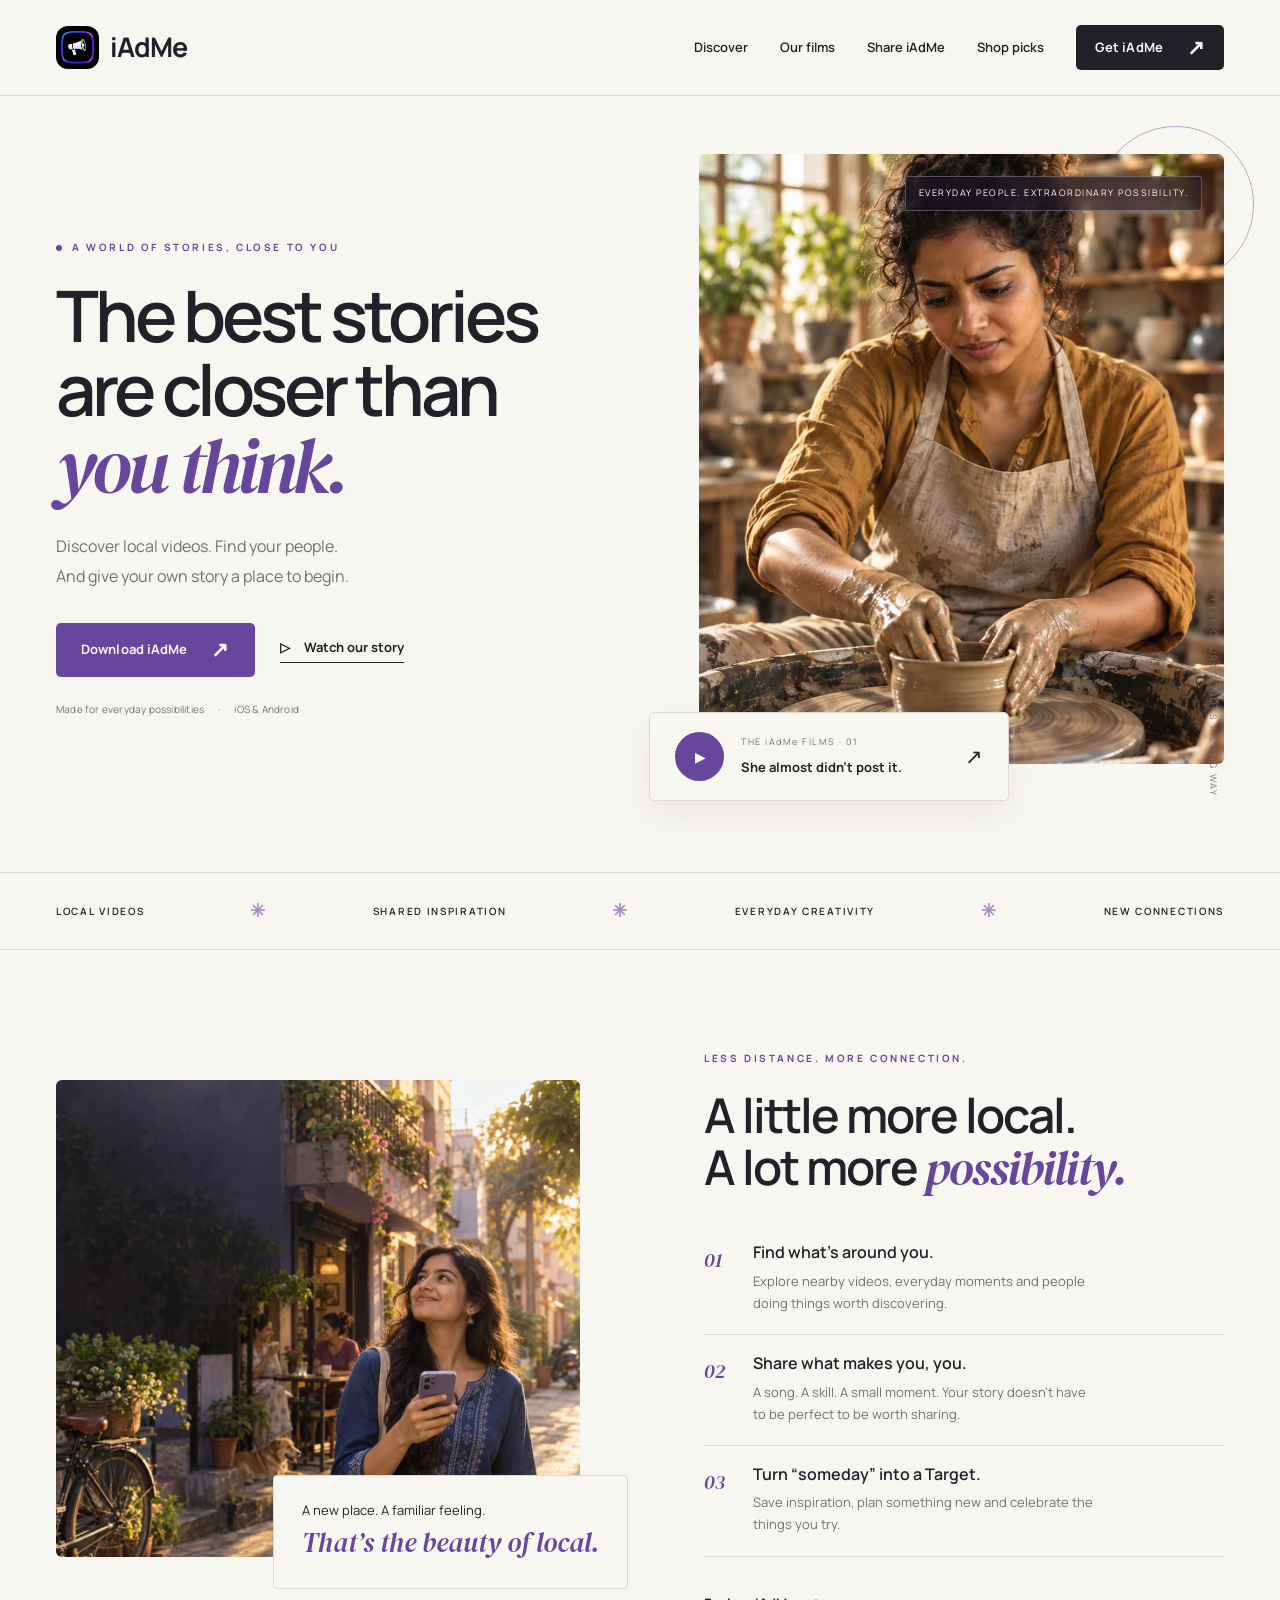
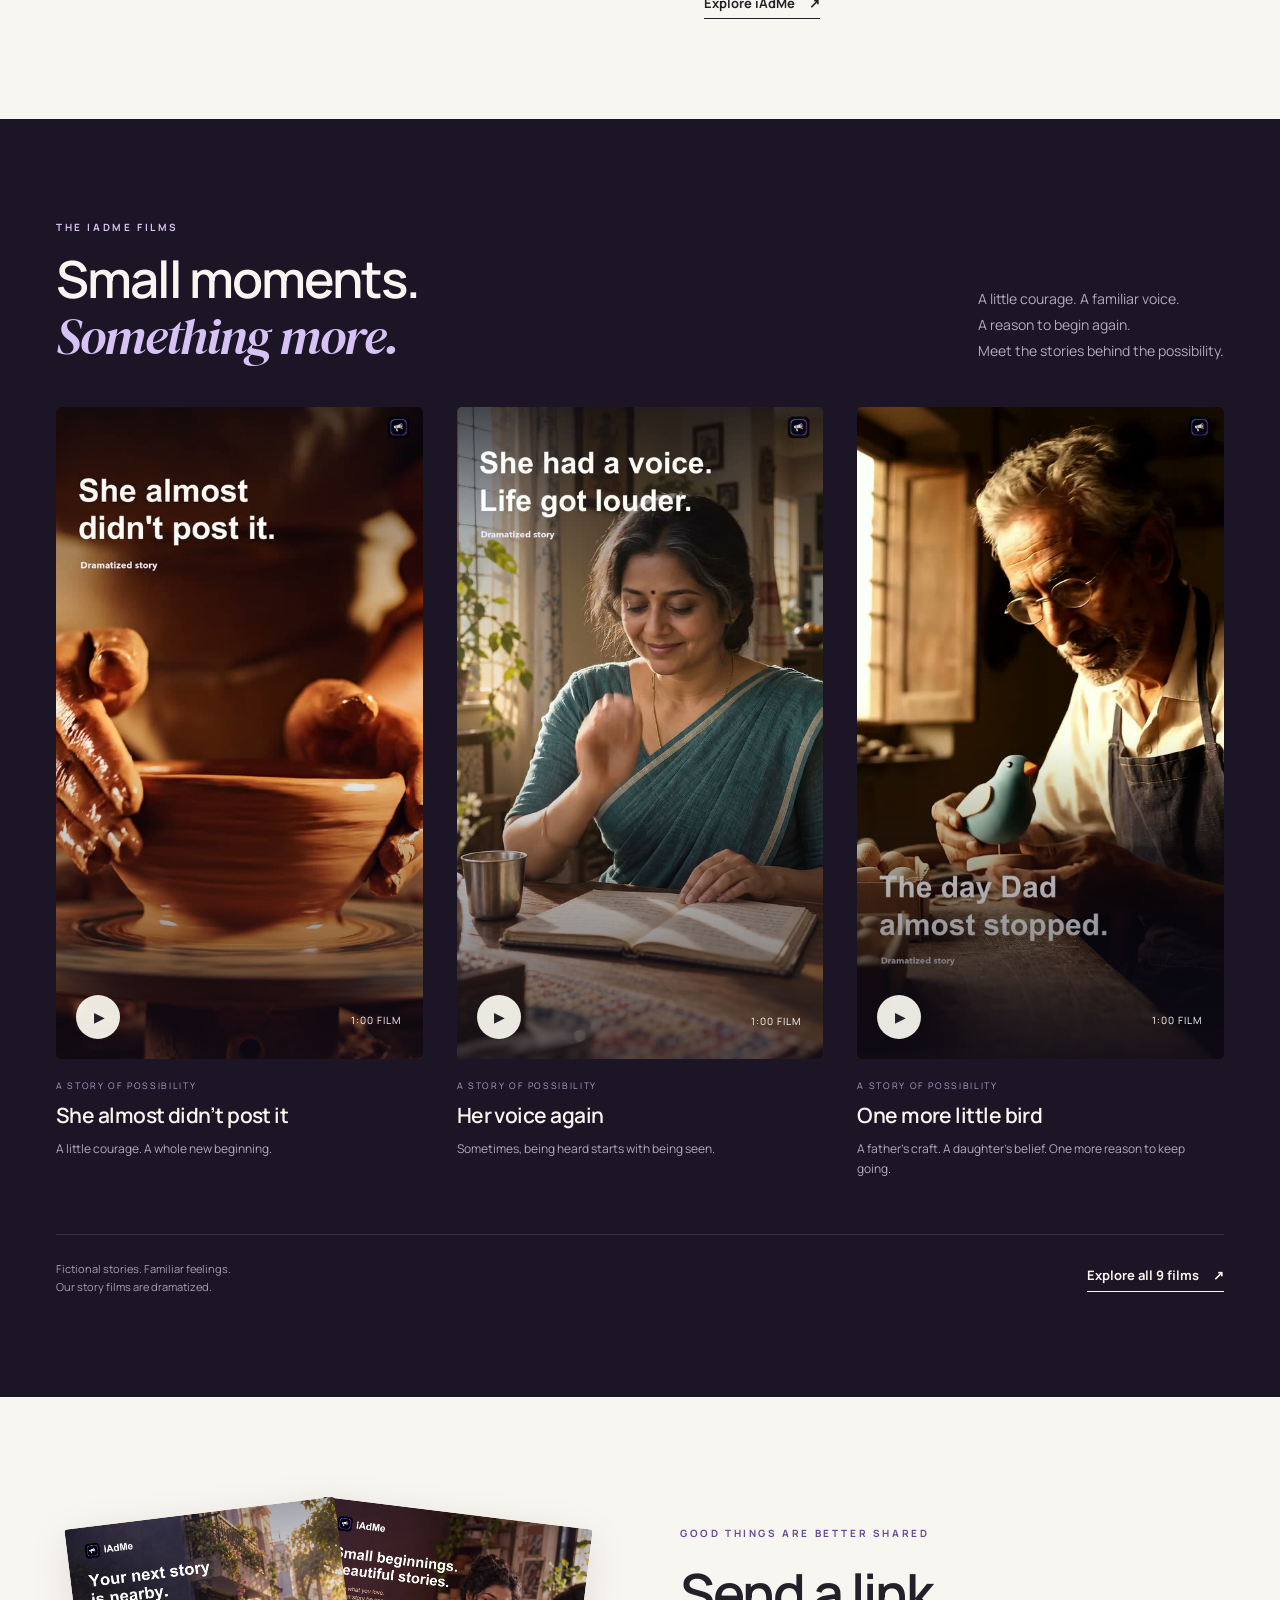
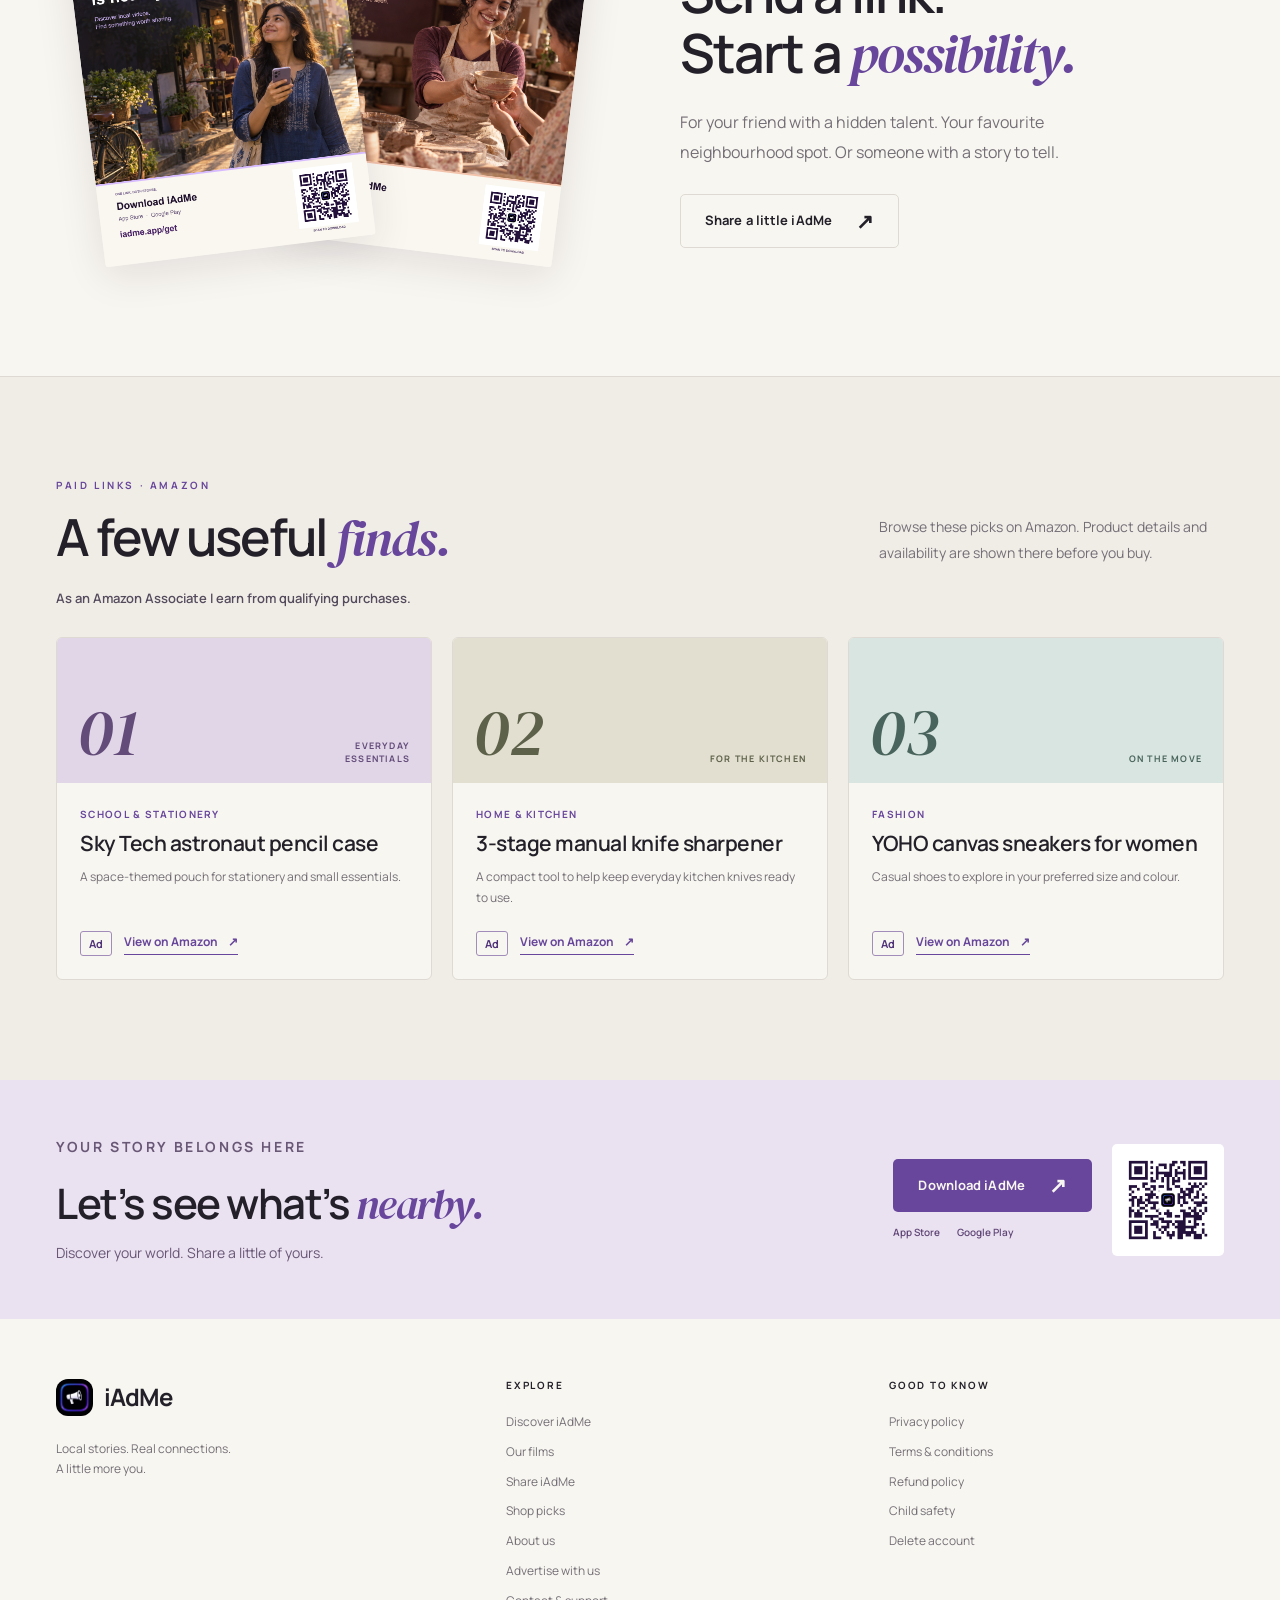
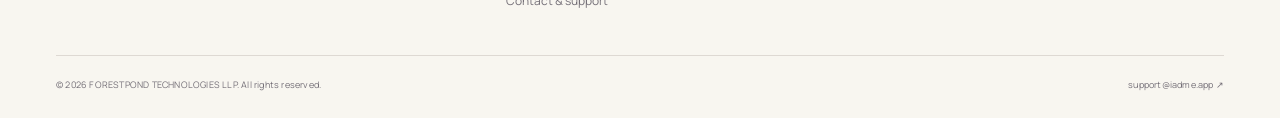
==== commit 1b8de805: "Add labelled Amazon picks to website" ====
--- a/index.html
+++ b/index.html
@@ -37,6 +37,7 @@
 <a href="/discover">Discover</a>
 <a href="/films">Our films</a>
 <a href="/share">Share iAdMe</a>
+<a href="/#shop-picks">Shop picks</a>
 <a class="button small" href="/get">Get iAdMe <span class="arrow" aria-hidden="true">↗</span>
 </a>
 </nav>
@@ -205,6 +206,47 @@
 </div>
 </div>
 </section>
+<section class="section affiliate-section" id="shop-picks" aria-labelledby="shop-picks-title">
+<div class="wrap">
+<div class="section-heading affiliate-heading">
+<div>
+<p class="eyebrow">PAID LINKS · AMAZON</p>
+<h2 id="shop-picks-title">A few useful <em>finds.</em></h2>
+</div>
+<p class="lede">Browse these picks on Amazon. Product details and availability are shown there before you buy.</p>
+</div>
+<p class="affiliate-associate-disclosure">As an Amazon Associate I earn from qualifying purchases.</p>
+<div class="affiliate-grid">
+<article class="affiliate-card">
+<div class="affiliate-card-visual" aria-hidden="true"><span>01</span><small>EVERYDAY ESSENTIALS</small></div>
+<div class="affiliate-card-body">
+<p class="affiliate-category">School &amp; stationery</p>
+<h3>Sky Tech astronaut pencil case</h3>
+<p>A space-themed pouch for stationery and small essentials.</p>
+<div class="affiliate-card-action"><span class="affiliate-ad-label">Ad</span><a class="affiliate-card-link" href="https://link.amazon/B06DdHFsJ" target="_blank" rel="sponsored noopener noreferrer" aria-label="View Sky Tech astronaut pencil case on Amazon, ad">View on Amazon <span aria-hidden="true">↗</span></a></div>
+</div>
+</article>
+<article class="affiliate-card">
+<div class="affiliate-card-visual" aria-hidden="true"><span>02</span><small>FOR THE KITCHEN</small></div>
+<div class="affiliate-card-body">
+<p class="affiliate-category">Home &amp; kitchen</p>
+<h3>3-stage manual knife sharpener</h3>
+<p>A compact tool to help keep everyday kitchen knives ready to use.</p>
+<div class="affiliate-card-action"><span class="affiliate-ad-label">Ad</span><a class="affiliate-card-link" href="https://amzn.to/3VyRrBA" target="_blank" rel="sponsored noopener noreferrer" aria-label="View 3-stage manual knife sharpener on Amazon, ad">View on Amazon <span aria-hidden="true">↗</span></a></div>
+</div>
+</article>
+<article class="affiliate-card">
+<div class="affiliate-card-visual" aria-hidden="true"><span>03</span><small>ON THE MOVE</small></div>
+<div class="affiliate-card-body">
+<p class="affiliate-category">Fashion</p>
+<h3>YOHO canvas sneakers for women</h3>
+<p>Casual shoes to explore in your preferred size and colour.</p>
+<div class="affiliate-card-action"><span class="affiliate-ad-label">Ad</span><a class="affiliate-card-link" href="https://amzn.to/4dGpPka" target="_blank" rel="sponsored noopener noreferrer" aria-label="View YOHO canvas sneakers for women on Amazon, ad">View on Amazon <span aria-hidden="true">↗</span></a></div>
+</div>
+</article>
+</div>
+</div>
+</section>
 <section class="download-band">
 <div class="wrap download-inner">
 <div>
@@ -242,6 +284,7 @@
 <a href="/discover">Discover iAdMe</a>
 <a href="/films">Our films</a>
 <a href="/share">Share iAdMe</a>
+<a href="/#shop-picks">Shop picks</a>
 <a href="/about">About us</a>
 <a href="/advertise">Advertise with us</a>
 <a href="/contact-us">Contact &amp; support</a>
@@ -285,4 +328,4 @@
 </div>
 </dialog>
 </body>
-</html>+</html>
--- a/assets/campaign/site.css
+++ b/assets/campaign/site.css
@@ -601,6 +601,121 @@
 .share-teaser .lede {
   margin-bottom:27px
 }
+.affiliate-section {
+  background:#f0ece6;
+  border-top:1px solid var(--line)
+}
+.affiliate-heading {
+  margin-bottom:22px
+}
+.affiliate-associate-disclosure {
+  font-size:13px;
+  font-weight:600;
+  color:#544b5d;
+  margin:0 0 28px
+}
+.affiliate-grid {
+  display:grid;
+  grid-template-columns:repeat(3,minmax(0,1fr));
+  gap:20px
+}
+.affiliate-card {
+  min-width:0;
+  background:var(--paper);
+  border:1px solid var(--line);
+  border-radius:6px;
+  overflow:hidden;
+  display:flex;
+  flex-direction:column
+}
+.affiliate-card-visual {
+  min-height:145px;
+  padding:18px 21px;
+  background:#e1d6e8;
+  color:#634c79;
+  display:flex;
+  justify-content:space-between;
+  align-items:flex-end
+}
+.affiliate-card:nth-child(2) .affiliate-card-visual {
+  background:#e2dfd1;
+  color:#5d6149
+}
+.affiliate-card:nth-child(3) .affiliate-card-visual {
+  background:#d9e5e1;
+  color:#49645c
+}
+.affiliate-card-visual span {
+  font-family:var(--serif);
+  font-size:66px;
+  font-style:italic;
+  line-height:1
+}
+.affiliate-card-visual small {
+  max-width:100px;
+  text-align:right;
+  font-size:9px;
+  font-weight:700;
+  line-height:1.4;
+  letter-spacing:1.2px
+}
+.affiliate-card-body {
+  padding:23px;
+  display:flex;
+  flex:1;
+  flex-direction:column;
+  align-items:flex-start
+}
+.affiliate-ad-label {
+  display:inline-block;
+  border:1px solid #a28cb9;
+  border-radius:3px;
+  color:#503379;
+  font-size:11px;
+  font-weight:700;
+  line-height:1;
+  padding:6px 8px
+}
+.affiliate-category {
+  font-size:10px;
+  font-weight:700;
+  letter-spacing:1.3px;
+  text-transform:uppercase;
+  color:var(--purple);
+  margin-top:0
+}
+.affiliate-card h3 {
+  font-size:21px;
+  line-height:1.3;
+  letter-spacing:-.5px;
+  margin:7px 0 10px
+}
+.affiliate-card-body>p:last-of-type {
+  color:var(--muted);
+  font-size:12px;
+  line-height:1.7;
+  margin-bottom:23px
+}
+.affiliate-card-action {
+  margin-top:auto;
+  display:flex;
+  align-items:center;
+  flex-wrap:wrap;
+  gap:12px
+}
+.affiliate-card-link {
+  padding-bottom:3px;
+  border-bottom:1px solid currentColor;
+  color:var(--purple);
+  font-size:12px;
+  font-weight:700
+}
+.affiliate-card-link:hover {
+  color:var(--ink)
+}
+.affiliate-card-link span {
+  margin-left:8px
+}
 .download-band {
   background:#eae1f1;
   padding:55px 0
@@ -1254,6 +1369,9 @@
   }
 }
 @media(max-width:800px) {
+  .affiliate-grid {
+    grid-template-columns:repeat(2,minmax(0,1fr))
+  }
   .wrap {
     width:calc(100% - 40px)
   }
@@ -1485,6 +1603,12 @@
   }
 }
 @media(max-width:600px) {
+  .affiliate-grid {
+    grid-template-columns:1fr
+  }
+  .affiliate-card-visual {
+    min-height:112px
+  }
   .hero-grid {
     grid-template-columns:1fr;
     gap:32px
